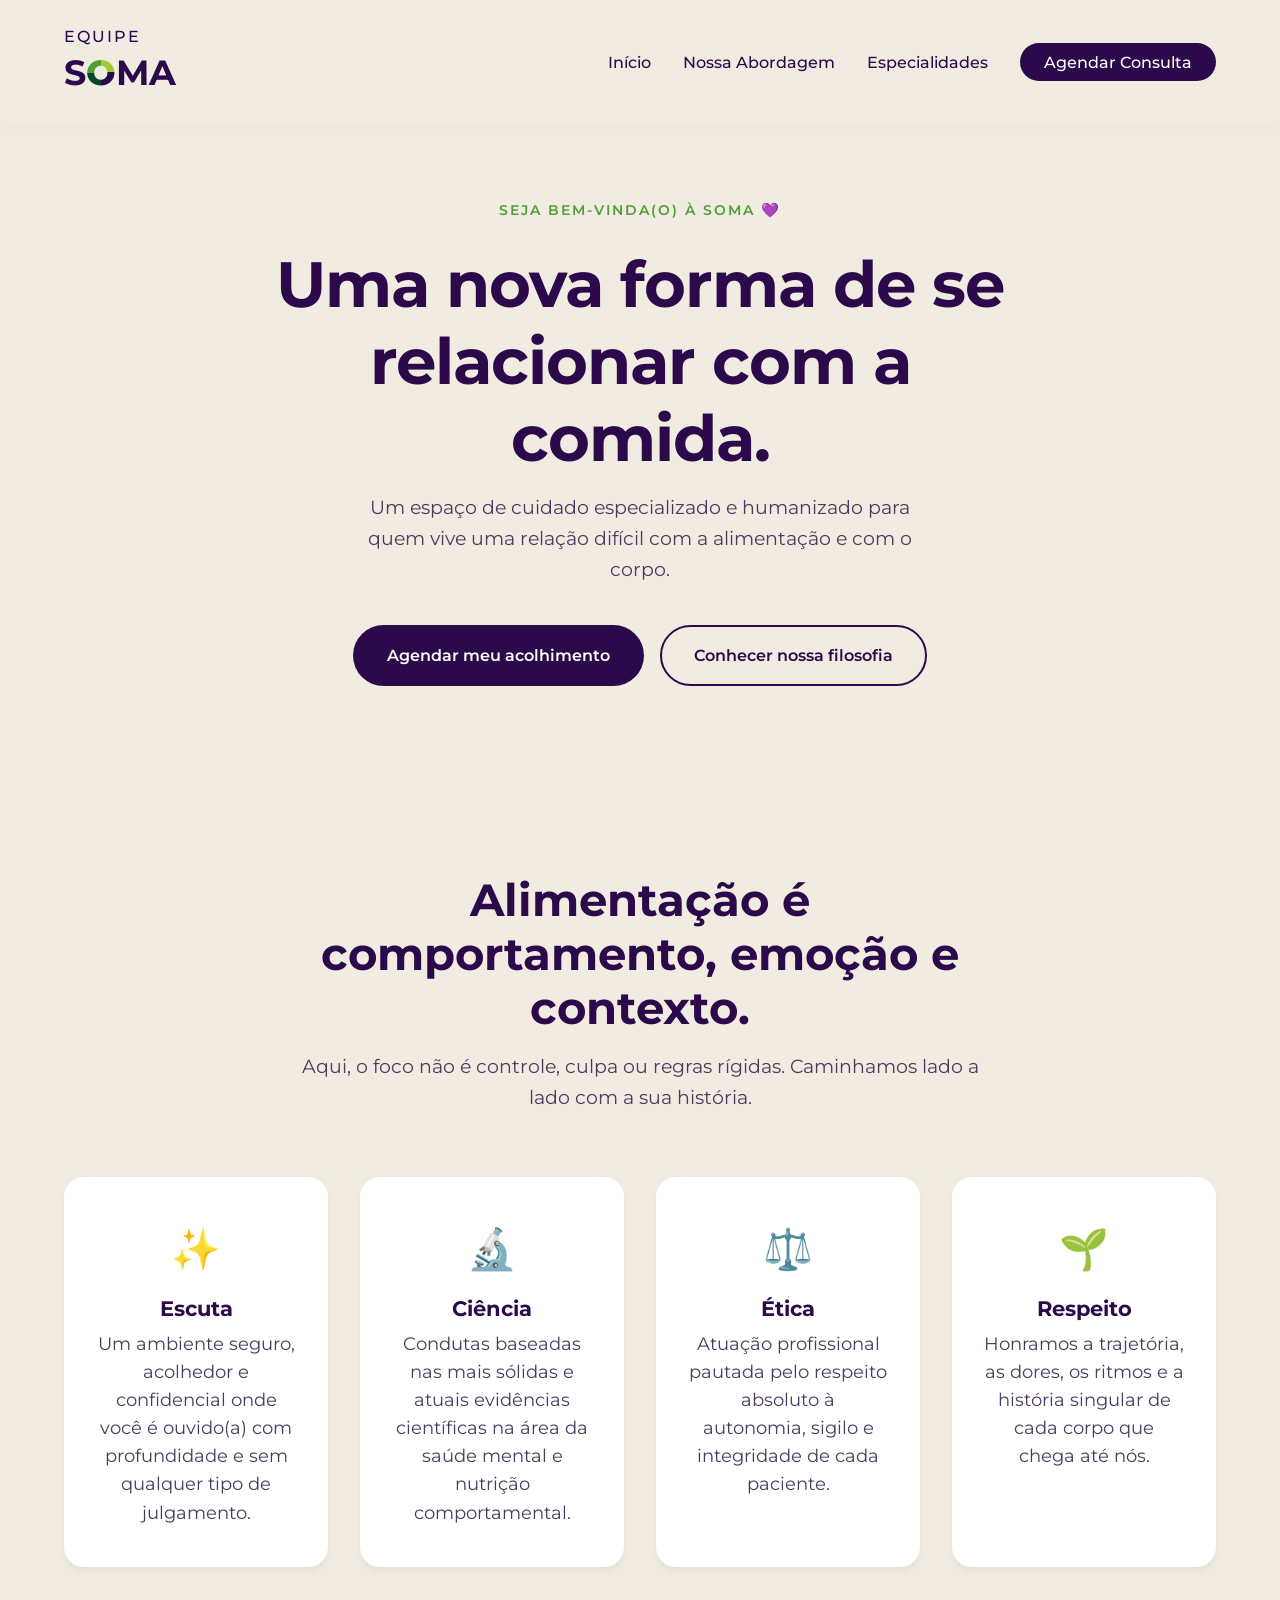
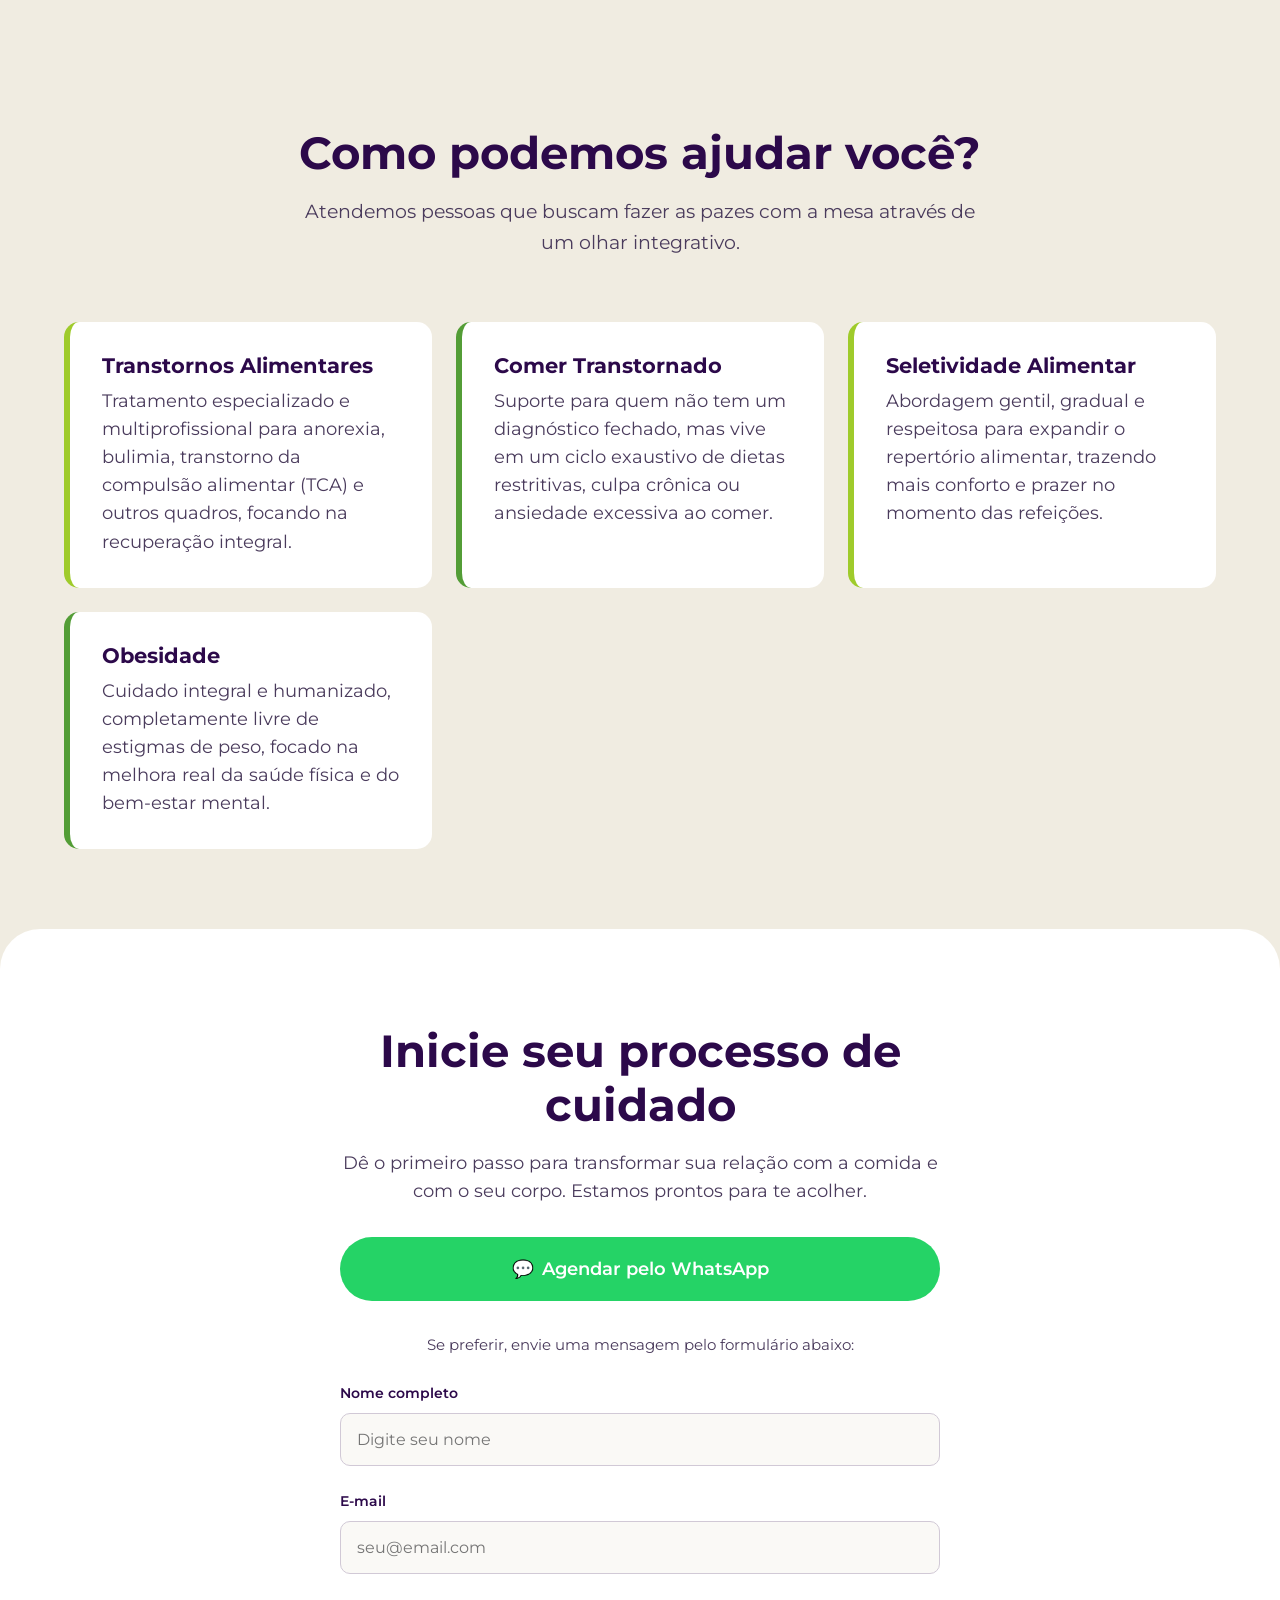
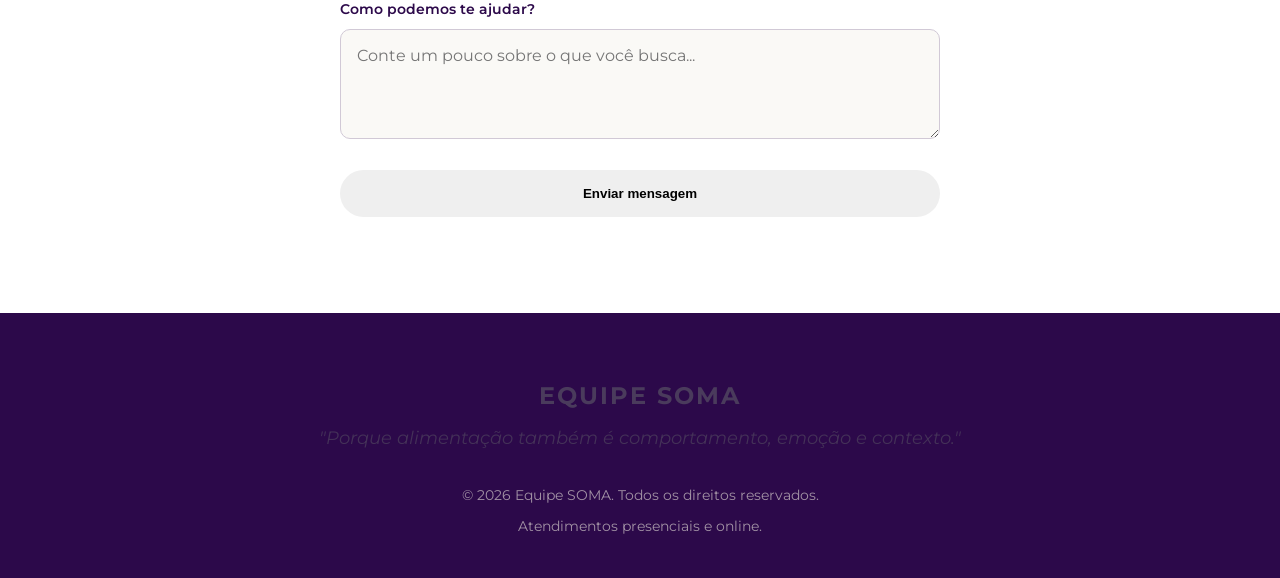
==== index.html @ eca62a1d "Add files via upload" ====
<!DOCTYPE html>
<html lang="pt-BR">
<head>
    <meta charset="UTF-8">
    <meta name="viewport" content="width=device-width, initial-scale=1.0">
    <title>Equipe SOMA | Cuidado Integral e Transtornos Alimentares</title>
    <meta name="description" content="Um espaço de cuidado para quem vive uma relação difícil com a comida. Atendimento especializado em transtornos alimentares, comer transtornado, seletividade e obesidade.">
    
    <link rel="preconnect" href="https://fonts.googleapis.com">
    <link rel="preconnect" href="https://fonts.gstatic.com" crossorigin>
    <link href="https://fonts.googleapis.com/css2?family=Montserrat:wght@300;400;500;600;700&display=swap" rel="stylesheet">
    
    <link rel="stylesheet" href="style.css">
</head>
<body>

    <header class="main-header">
        <div class="container header-container">
            <div class="logo">
                <a href="#home" class="logo-text">EQUIPE <span class="logo-soma">S<span class="circle-o">O</span>MA</span></a>
            </div>
            <nav class="main-nav">
                <ul class="nav-links">
                    <li><a href="#home">Início</a></li>
                    <li><a href="#abordagem">Nossa Abordagem</a></li>
                    <li><a href="#especialidades">Especialidades</a></li>
                    <li><a href="#contato" class="btn-nav">Agendar Consulta</a></li>
                </ul>
                <button class="mobile-menu-toggle" aria-label="Abrir menu">
                    <span class="bar"></span>
                    <span class="bar"></span>
                    <span class="bar"></span>
                </button>
            </nav>
        </div>
    </header>

    <main>
        <section id="home" class="hero-section">
            <div class="container hero-container">
                <div class="hero-content">
                    <span class="hero-tagline">Seja bem-vinda(o) à SOMA 💜</span>
                    <h1>Uma nova forma de se relacionar com a comida.</h1>
                    <p>Um espaço de cuidado especializado e humanizado para quem vive uma relação difícil com a alimentação e com o corpo.</p>
                    <div class="hero-buttons">
                        <a href="#contato" class="btn btn-primary">Agendar meu acolhimento</a>
                        <a href="#abordagem" class="btn btn-secondary">Conhecer nossa filosofia</a>
                    </div>
                </div>
            </div>
        </section>

        <section id="abordagem" class="about-section">
            <div class="container">
                <div class="section-header">
                    <h2>Alimentação é comportamento, emoção e contexto.</h2>
                    <p class="section-subtitle">Aqui, o foco não é controle, culpa ou regras rígidas. Caminhamos lado a lado com a sua história.</p>
                </div>
                
                <div class="pillars-grid">
                    <div class="pillar-card">
                        <div class="pillar-icon">✨</div>
                        <h3>Escuta</h3>
                        <p>Um ambiente seguro, acolhedor e confidencial onde você é ouvido(a) com profundidade e sem qualquer tipo de julgamento.</p>
                    </div>
                    <div class="pillar-card">
                        <div class="pillar-icon">🔬</div>
                        <h3>Ciência</h3>
                        <p>Condutas baseadas nas mais sólidas e atuais evidências científicas na área da saúde mental e nutrição comportamental.</p>
                    </div>
                    <div class="pillar-card">
                        <div class="pillar-icon">⚖️</div>
                        <h3>Ética</h3>
                        <p>Atuação profissional pautada pelo respeito absoluto à autonomia, sigilo e integridade de cada paciente.</p>
                    </div>
                    <div class="pillar-card">
                        <div class="pillar-icon">🌱</div>
                        <h3>Respeito</h3>
                        <p>Honramos a trajetória, as dores, os ritmos e a história singular de cada corpo que chega até nós.</p>
                    </div>
                </div>
            </div>
        </section>

        <section id="especialidades" class="specialties-section">
            <div class="container">
                <div class="section-header">
                    <h2>Como podemos ajudar você?</h2>
                    <p class="section-subtitle">Atendemos pessoas que buscam fazer as pazes com a mesa através de um olhar integrativo.</p>
                </div>

                <div class="specialties-grid">
                    <div class="specialty-item">
                        <div class="specialty-content">
                            <h3>Transtornos Alimentares</h3>
                            <p>Tratamento especializado e multiprofissional para anorexia, bulimia, transtorno da compulsão alimentar (TCA) e outros quadros, focando na recuperação integral.</p>
                        </div>
                    </div>
                    <div class="specialty-item">
                        <div class="specialty-content">
                            <h3>Comer Transtornado</h3>
                            <p>Suporte para quem não tem um diagnóstico fechado, mas vive em um ciclo exaustivo de dietas restritivas, culpa crônica ou ansiedade excessiva ao comer.</p>
                        </div>
                    </div>
                    <div class="specialty-item">
                        <div class="specialty-content">
                            <h3>Seletividade Alimentar</h3>
                            <p>Abordagem gentil, gradual e respeitosa para expandir o repertório alimentar, trazendo mais conforto e prazer no momento das refeições.</p>
                        </div>
                    </div>
                    <div class="specialty-item">
                        <div class="specialty-content">
                            <h3>Obesidade</h3>
                            <p>Cuidado integral e humanizado, completamente livre de estigmas de peso, focado na melhora real da saúde física e do bem-estar mental.</p>
                        </div>
                    </div>
                </div>
            </div>
        </section>

        <section id="contato" class="contact-section">
            <div class="container contact-container">
                <div class="contact-box">
                    <h2>Inicie seu processo de cuidado</h2>
                    <p>Dê o primeiro passo para transformar sua relação com a comida e com o seu corpo. Estamos prontos para te acolher.</p>
                    
                    <a href="https://wa.me/seuNumeroAqui" target="_blank" rel="noopener noreferrer" class="btn btn-whatsapp">
                        <span>💬</span> Agendar pelo WhatsApp
                    </a>
                    
                    <p class="contact-subtext">Se preferir, envie uma mensagem pelo formulário abaixo:</p>
                    
                    <form id="contactForm" class="contact-form">
                        <div class="form-group">
                            <label for="name">Nome completo</label>
                            <input type="text" id="name" name="name" required placeholder="Digite seu nome">
                        </div>
                        <div class="form-group">
                            <label for="email">E-mail</label>
                            <input type="email" id="email" name="email" required placeholder="seu@email.com">
                        </div>
                        <div class="form-group">
                            <label for="message">Como podemos te ajudar?</label>
                            <textarea id="message" name="message" rows="4" required placeholder="Conte um pouco sobre o que você busca..."></textarea>
                        </div>
                        <button type="submit" class="btn btn-submit">Enviar mensagem</button>
                    </form>
                </div>
            </div>
        </section>
    </main>

    <footer class="main-footer">
        <div class="container footer-container">
            <div class="footer-brand">
                <p class="footer-logo">EQUIPE SOMA</p>
                <p class="footer-quote">"Porque alimentação também é comportamento, emoção e contexto."</p>
            </div>
            <div class="footer-info">
                <p>&copy; 2026 Equipe SOMA. Todos os direitos reservados.</p>
                <p>Atendimentos presenciais e online.</p>
            </div>
        </div>
    </footer>

    <script src="script.js"></script>
</body>
</html>
---- style.css ----
/* ==========================================================================
   1. VARIÁVEIS E CONFIGURAÇÕES GERAIS
   ========================================================================== */
:root {
    /* Paleta de Cores - Baseada na identidade SOMA */
    --bg-creme: #f0ece1;       /* Fundo bege/off-white acolhedor */
    --roxo-soma: #2c094a;      /* Roxo escuro principal da marca */
    --roxo-claro: #8a2be2;     /* Roxo para detalhes/ícones */
    --verde-escuro: #09472d;
    --verde-medio: #539d36;
    --verde-limao: #9fcb2b;
    --branco: #ffffff;
    
    /* Tipografia */
    --font-main: 'Montserrat', sans-serif;
    
    /* Sombras e Transições */
    --shadow-sm: 0 4px 6px rgba(44, 9, 74, 0.05);
    --shadow-md: 0 10px 20px rgba(44, 9, 74, 0.08);
    --transition: all 0.3s ease-in-out;
}

/* Reset Básico */
* {
    margin: 0;
    padding: 0;
    box-sizing: border-box;
    /* Remove o círculo cinza/highlight de toque padrão em botões e links no mobile */
    -webkit-tap-highlight-color: transparent; 
}

body {
    font-family: var(--font-main);
    background-color: var(--bg-creme);
    color: var(--roxo-soma);
    line-height: 1.6;
    overflow-x: hidden;
}

/* Evita outlines indesejados em estados de clique/foco, mantendo um design limpo */
a:focus, button:focus, input:focus, textarea:focus {
    outline: none;
}

a {
    text-decoration: none;
    color: var(--roxo-soma);
    transition: var(--transition);
}

ul {
    list-style: none;
}

/* Container Fluido usando viewport width (vw) para melhor responsividade */
.container {
    width: 90vw;
    max-width: 1200px;
    margin: 0 auto;
}

/* ==========================================================================
   2. TIPOGRAFIA E TÍTULOS
   ========================================================================== */
h1, h2, h3 {
    font-weight: 700;
    line-height: 1.2;
    margin-bottom: 1rem;
}

h1 {
    font-size: clamp(2.5rem, 5vw, 4rem);
    letter-spacing: -1px;
}

h2 {
    font-size: clamp(2rem, 4vw, 2.8rem);
}

h3 {
    font-size: 1.3rem;
    margin-bottom: 0.5rem;
}

p {
    font-size: 1.1rem;
    color: #4a3b5c; /* Tom levemente mais claro que o roxo principal para textos longos */
}

/* ==========================================================================
   3. CABEÇALHO E NAVEGAÇÃO
   ========================================================================== */
.main-header {
    background-color: var(--bg-creme);
    padding: 1.5rem 0;
    position: sticky;
    top: 0;
    z-index: 1000;
    box-shadow: 0 2px 10px rgba(0,0,0,0.02);
}

.header-container {
    display: flex;
    justify-content: space-between;
    align-items: center;
}

/* Estilização do Logo em Texto */
.logo-text {
    font-size: 1rem;
    font-weight: 500;
    letter-spacing: 2px;
    display: flex;
    flex-direction: column;
    align-items: flex-start;
}

.logo-soma {
    font-size: 2.2rem;
    font-weight: 700;
    letter-spacing: 0;
    margin-top: -5px;
}

/* Simulando as cores do anel do logo no "O" */
.circle-o {
    background: conic-gradient(
        var(--verde-limao) 0deg 90deg,
        var(--roxo-soma) 90deg 180deg,
        var(--verde-escuro) 180deg 270deg,
        var(--verde-medio) 270deg 360deg
    );
    -webkit-background-clip: text;
    -webkit-text-fill-color: transparent;
    font-weight: 800;
}

.nav-links {
    display: flex;
    align-items: center;
    gap: 2rem;
}

.nav-links a {
    font-weight: 500;
    font-size: 1rem;
}

.nav-links a:hover {
    color: var(--verde-medio);
}

.btn-nav {
    background-color: var(--roxo-soma);
    color: var(--branco) !important;
    padding: 0.6rem 1.5rem;
    border-radius: 50px;
}

.btn-nav:hover {
    background-color: var(--verde-escuro);
    transform: translateY(-2px);
}

.mobile-menu-toggle {
    display: none;
    background: none;
    border: none;
    cursor: pointer;
}

.bar {
    display: block;
    width: 25px;
    height: 3px;
    margin: 5px auto;
    background-color: var(--roxo-soma);
    transition: var(--transition);
}

/* ==========================================================================
   4. SEÇÃO HERO (PÁGINA INICIAL)
   ========================================================================== */
.hero-section {
    padding: 8vh 0 12vh;
    text-align: center;
}

.hero-content {
    max-width: 800px;
    margin: 0 auto;
}

.hero-tagline {
    display: inline-block;
    font-size: 0.9rem;
    font-weight: 600;
    text-transform: uppercase;
    letter-spacing: 2px;
    margin-bottom: 1.5rem;
    color: var(--verde-medio);
}

.hero-content p {
    font-size: 1.2rem;
    margin-bottom: 2.5rem;
    max-width: 600px;
    margin-inline: auto;
}

.hero-buttons {
    display: flex;
    gap: 1rem;
    justify-content: center;
}

/* ==========================================================================
   5. BOTÕES GERAIS
   ========================================================================== */
.btn {
    display: inline-block;
    padding: 1rem 2rem;
    font-weight: 600;
    border-radius: 50px;
    text-align: center;
    cursor: pointer;
    border: 2px solid transparent;
}

.btn-primary {
    background-color: var(--roxo-soma);
    color: var(--branco);
}

.btn-primary:hover {
    background-color: var(--verde-escuro);
    box-shadow: var(--shadow-md);
    transform: translateY(-2px);
}

.btn-secondary {
    background-color: transparent;
    color: var(--roxo-soma);
    border-color: var(--roxo-soma);
}

.btn-secondary:hover {
    background-color: var(--roxo-soma);
    color: var(--branco);
}

/* ==========================================================================
   6. SEÇÕES: ABORDAGEM E ESPECIALIDADES
   ========================================================================== */
.about-section, .specialties-section {
    padding: 5rem 0;
}

.section-header {
    text-align: center;
    margin-bottom: 4rem;
    max-width: 700px;
    margin-inline: auto;
}

.section-subtitle {
    font-size: 1.2rem;
}

/* Grid de Pilares */
.pillars-grid {
    display: grid;
    grid-template-columns: repeat(auto-fit, minmax(240px, 1fr));
    gap: 2rem;
}

.pillar-card {
    background-color: var(--branco);
    padding: 2.5rem 2rem;
    border-radius: 20px;
    box-shadow: var(--shadow-sm);
    text-align: center;
    transition: var(--transition);
}

.pillar-card:hover {
    transform: translateY(-5px);
    box-shadow: var(--shadow-md);
}

.pillar-icon {
    font-size: 2.5rem;
    margin-bottom: 1rem;
}

/* Grid de Especialidades */
.specialties-grid {
    display: grid;
    grid-template-columns: repeat(auto-fit, minmax(280px, 1fr));
    gap: 1.5rem;
}

.specialty-item {
    background-color: var(--branco);
    border-radius: 15px;
    padding: 2rem;
    border-left: 6px solid var(--verde-limao);
    transition: var(--transition);
}

.specialty-item:nth-child(even) {
    border-left-color: var(--verde-medio);
}

.specialty-item:hover {
    background-color: var(--roxo-soma);
    color: var(--branco);
    border-left-color: var(--roxo-claro);
}

.specialty-item:hover h3, 
.specialty-item:hover p {
    color: var(--branco);
}

/* ==========================================================================
   7. CONTATO E FORMULÁRIO
   ========================================================================== */
.contact-section {
    padding: 6rem 0;
    background-color: var(--branco);
    border-radius: 40px 40px 0 0;
}

.contact-box {
    max-width: 600px;
    margin: 0 auto;
    text-align: center;
}

.btn-whatsapp {
    background-color: #25D366; /* Verde Oficial do WhatsApp */
    color: white;
    font-size: 1.1rem;
    display: inline-flex;
    align-items: center;
    justify-content: center;
    gap: 0.5rem;
    width: 100%;
    margin: 2rem 0;
}

.btn-whatsapp:hover {
    background-color: #1ebe57;
    color: white;
    transform: translateY(-2px);
}

.contact-subtext {
    margin-bottom: 1.5rem;
    font-size: 0.95rem;
}

.contact-form {
    text-align: left;
}

.form-group {
    margin-bottom: 1.5rem;
}

.form-group label {
    display: block;
    margin-bottom: 0.5rem;
    font-weight: 600;
    font-size: 0.9rem;
}

.form-group input, 
.form-group textarea {
    width: 100%;
    padding: 1rem;
    border: 1px solid #d1c9d6;
    border-radius: 10px;
    font-family: var(--font-main);
    font-size: 1rem;
    background-color: #faf9f6;
    transition: var(--transition);
}

.form-group input:focus, 
.form-group textarea:focus {
    border-color: var(--roxo-soma);
    background-color: var(--branco);
    box-shadow: 0 0 0 3px rgba(44, 9, 74, 0.1);
}

.btn-submit {
    width: 100%;
    border: none;
}

/* ==========================================================================
   8. RODAPÉ (FOOTER)
   ========================================================================== */
.main-footer {
    background-color: var(--roxo-soma);
    color: var(--bg-creme);
    padding: 4rem 0 2rem;
    text-align: center;
}

.footer-brand {
    margin-bottom: 2rem;
}

.footer-logo {
    font-size: 1.5rem;
    font-weight: 700;
    letter-spacing: 2px;
    margin-bottom: 0.5rem;
}

.footer-quote {
    font-style: italic;
    opacity: 0.8;
}

.footer-info p {
    color: rgba(240, 236, 225, 0.6);
    font-size: 0.9rem;
    margin-bottom: 0.5rem;
}

/* ==========================================================================
   9. RESPONSIVIDADE (MOBILE)
   ========================================================================== */
@media (max-width: 768px) {
    .mobile-menu-toggle {
        display: block;
    }

    .nav-links {
        position: fixed;
        top: 80px;
        left: -100%;
        width: 100%;
        height: calc(100vh - 80px);
        background-color: var(--bg-creme);
        flex-direction: column;
        align-items: center;
        justify-content: flex-start;
        padding-top: 3rem;
        transition: 0.4s ease-in-out;
    }

    .nav-links.active {
        left: 0;
    }

    .hero-buttons {
        flex-direction: column;
    }

    .btn {
        width: 100%;
    }
}
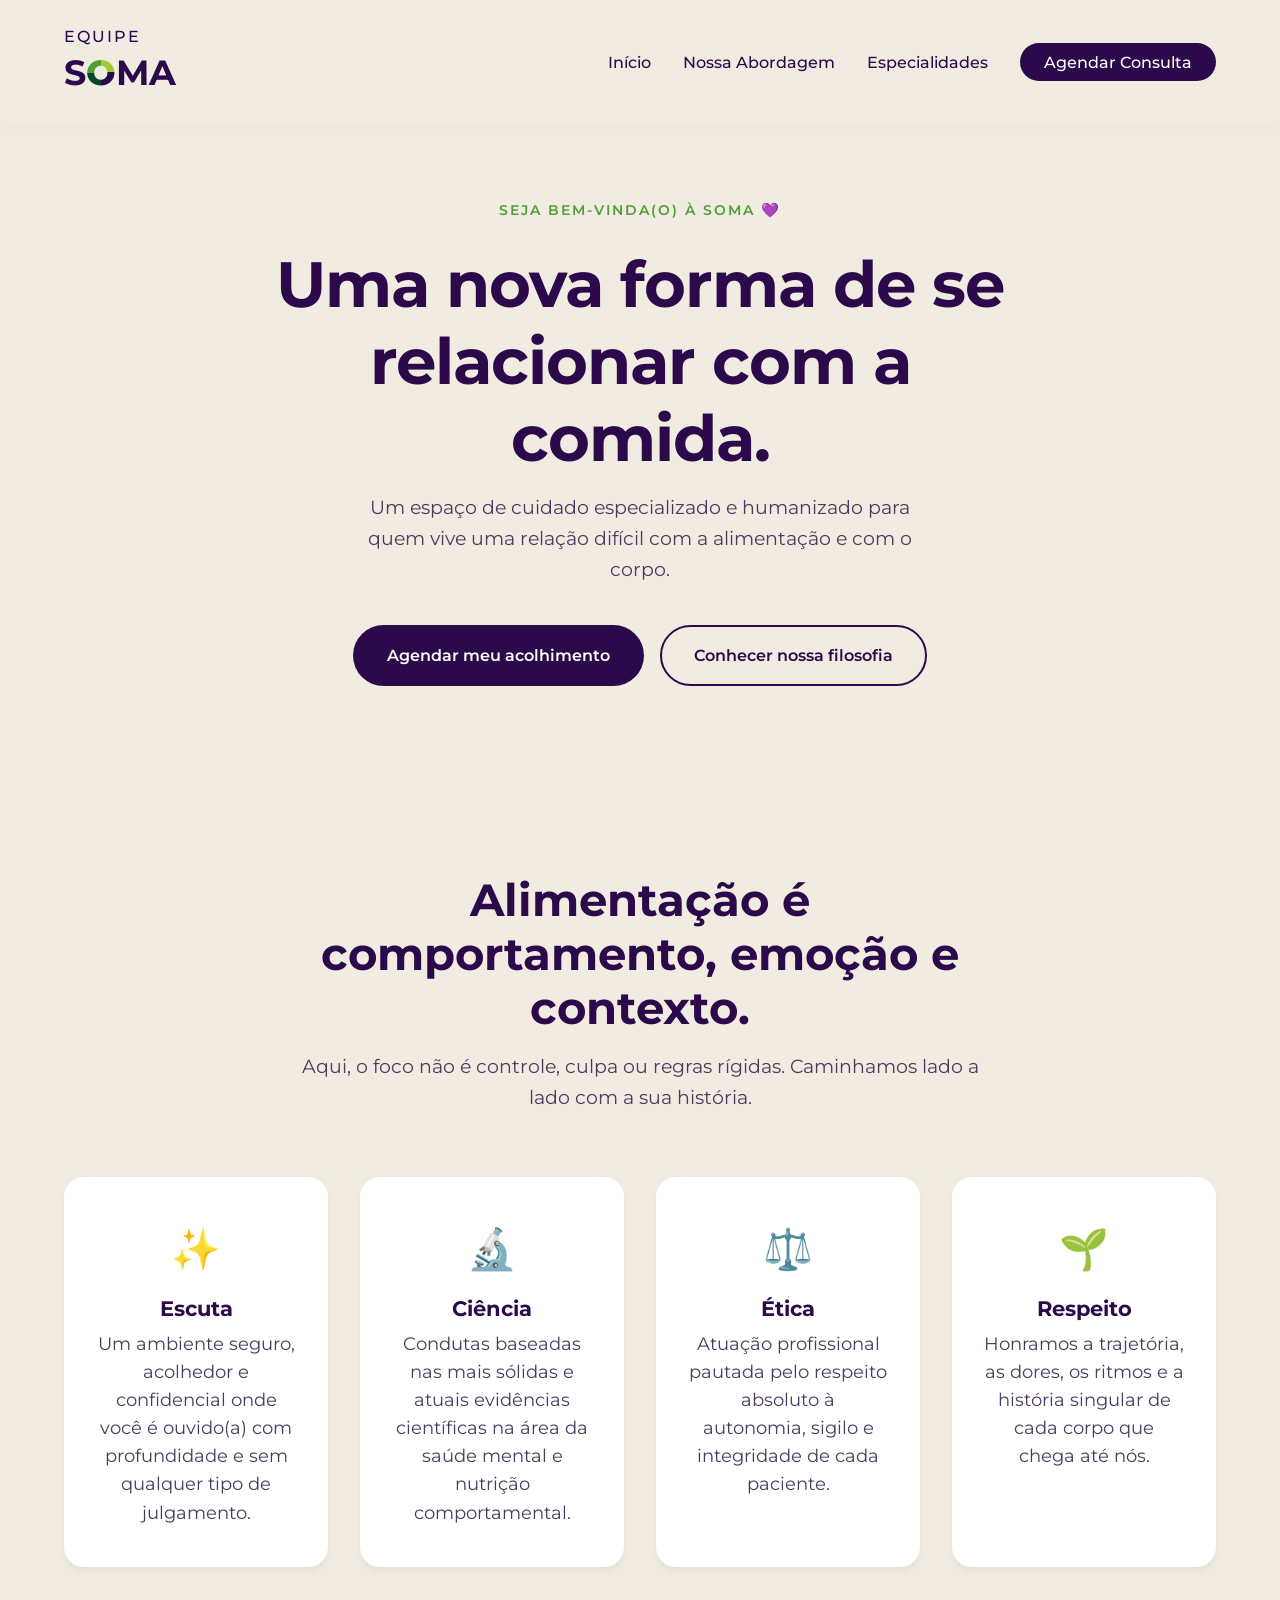
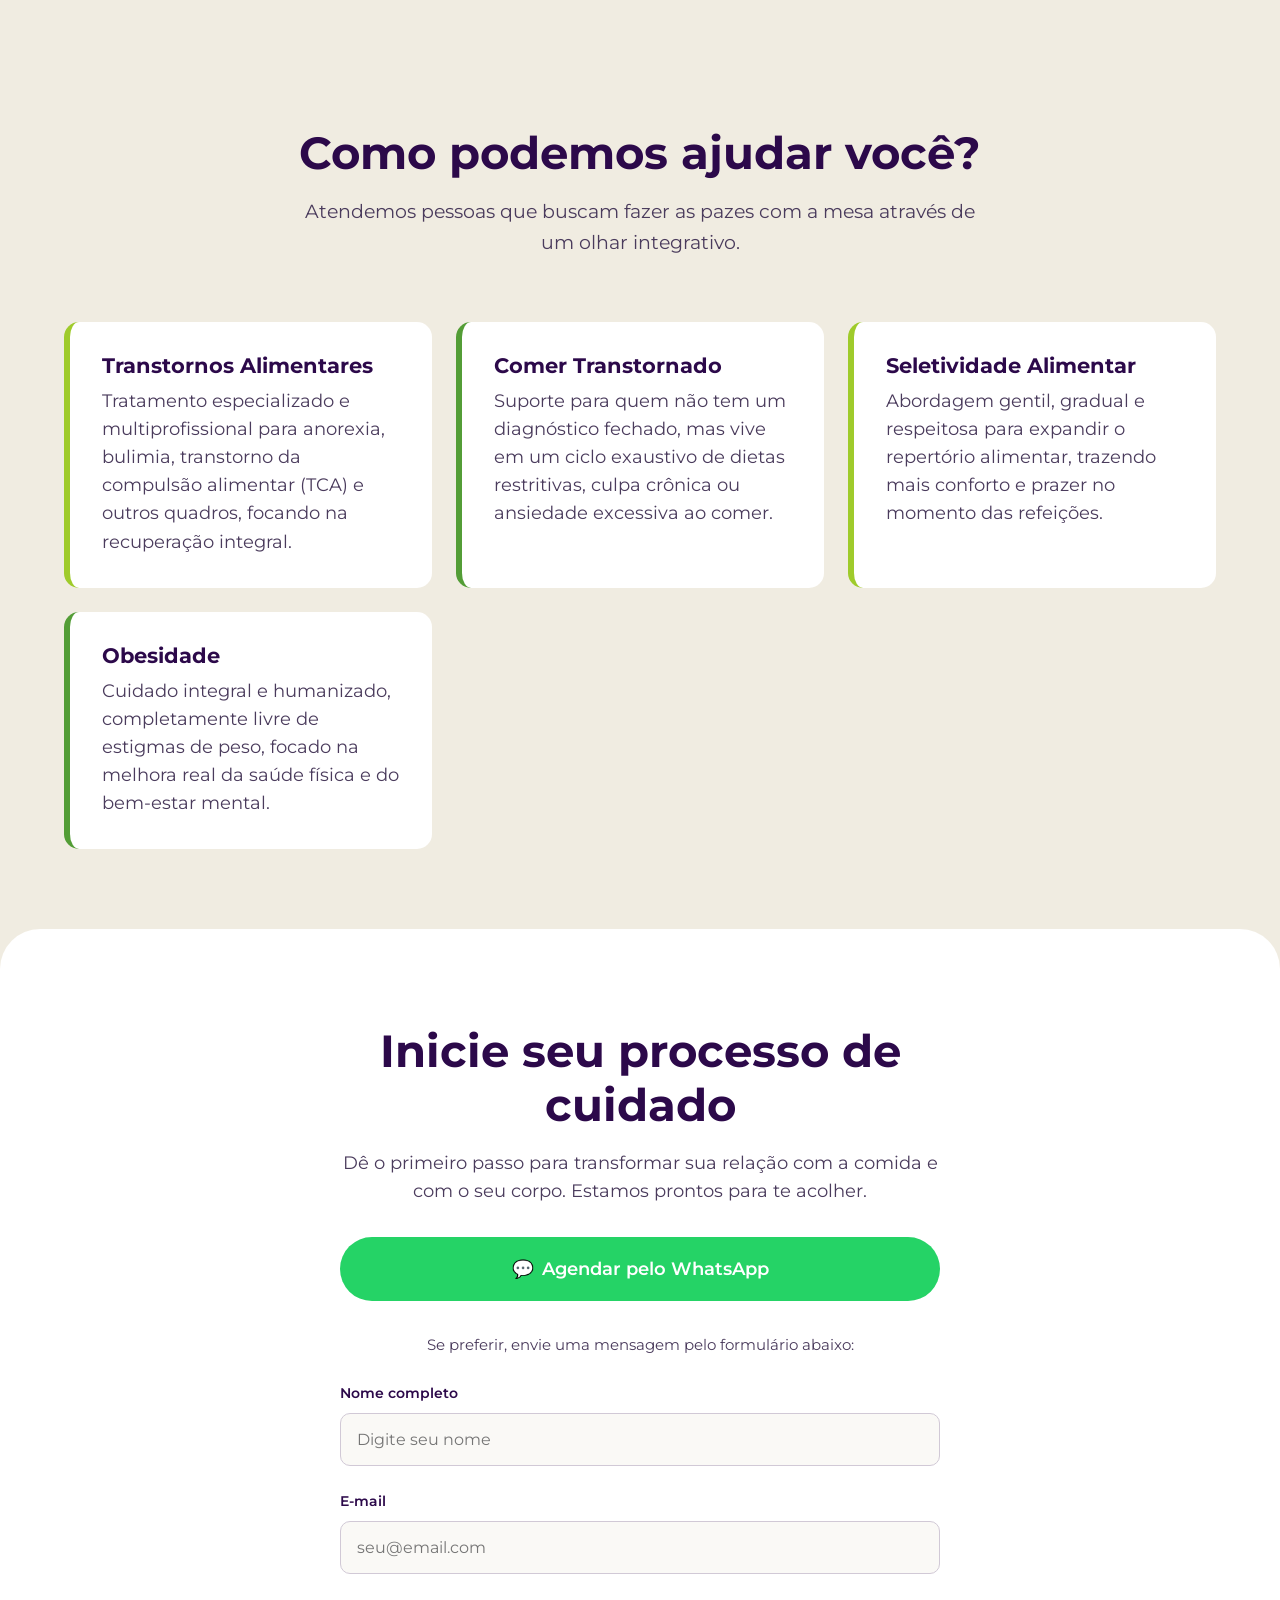
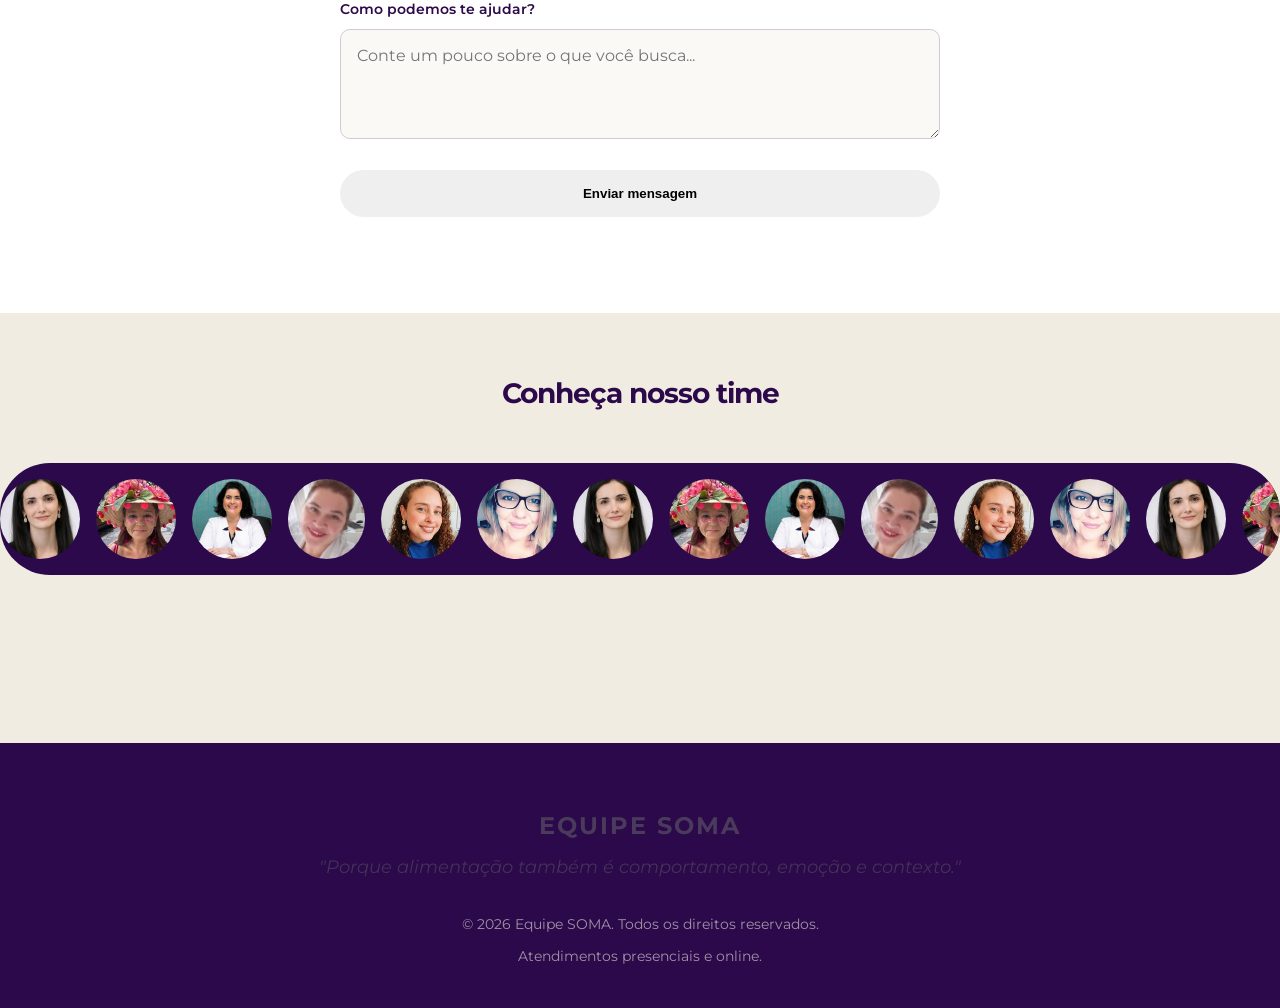
==== commit 574f8bb5: "Add files via upload" ====
--- a/index.html
+++ b/index.html
@@ -3,7 +3,7 @@
 <head>
     <meta charset="UTF-8">
     <meta name="viewport" content="width=device-width, initial-scale=1.0">
-    <title>Equipe SOMA | Cuidado Integral e Transtornos Alimentares</title>
+    <title>Equipe SOMA</title>
     <meta name="description" content="Um espaço de cuidado para quem vive uma relação difícil com a comida. Atendimento especializado em transtornos alimentares, comer transtornado, seletividade e obesidade.">
     
     <link rel="preconnect" href="https://fonts.googleapis.com">
@@ -149,7 +149,20 @@
             </div>
         </section>
     </main>
-
+    <div id="tag4">
+        <h1>Conheça nosso time</h1>
+            <div class="marquee-container">
+                <div class="marquee-track" id="track">
+                    <img src="assets/juliana.jpg" alt="Juliana" data-caption="Juliana — Psiquiatra" />
+                    <img src="assets/camilla.jpg" alt="Camila" data-caption="Camilla — Nutricionista" />
+                    <img src="assets/ana.jpg" alt="Ana" data-caption="Ana — Pediatra" />
+                    <img src="assets/eliana.png" alt="Eliana" data-caption="Eliana — Endócrina" />
+                    <img src="assets/ligia.jpg" alt="Ligia" data-caption="Ligia — Nutricionista" />
+                    <img src="assets/nathalia.jpg" alt="Nathalia" data-caption="Nathalia — Psicóloga" />
+                </div>
+            </div>
+        <div id="marquee-caption" class="marquee-caption" aria-live="polite"></div>
+    </div>
     <footer class="main-footer">
         <div class="container footer-container">
             <div class="footer-brand">
@@ -162,7 +175,7 @@
             </div>
         </div>
     </footer>
-
+    
     <script src="script.js"></script>
 </body>
 </html>
--- a/style.css
+++ b/style.css
@@ -465,4 +465,156 @@
     .btn {
         width: 100%;
     }
-}+}
+/* ==========================================================================
+   ANIMAÇÕES
+   ========================================================================== */
+    #tag4 {
+        margin: 1.5rem 0;
+        gap: 0.75rem;
+    }
+
+    .marquee-track img {
+        height: 2.5rem;
+    }
+
+    #tag4 h1,
+    #tag4 h2 {
+        font-size: 1.1rem;
+        margin-bottom: 10px;
+    }
+#tag4 {
+    width: 100%;
+    max-width: 100vw;
+    overflow: hidden;
+    box-sizing: border-box;
+    display: flex;
+    margin: 0 auto;
+    flex-direction: column;
+    align-items: center;
+    justify-content: center;
+    gap: 2rem;
+    margin: clamp(2rem, 4rem, 5rem) 0;
+}
+
+@media (max-width: 768px) {
+    #tag4 {
+        margin: 3rem 0;
+        gap: 1.5rem;
+    }
+}
+
+@media (max-width: 480px) {
+    #tag4 {
+        margin: 2rem 0;
+        gap: 1rem;
+    }
+}
+
+#tag4 h1,
+#tag4 h2 {
+    font-size: clamp(1rem, 1.75rem, 3rem);
+    color: var(--roxo-soma);
+    margin-bottom: 20px;
+    margin-top: 0;
+    font-weight: bold;
+}
+
+@media (max-width: 768px) {
+    #tag4 h1,
+    #tag4 h2 {
+        font-size: clamp(1rem, 1.5rem, 2rem);
+        margin-bottom: 16px;
+    }
+}
+
+@media (max-width: 480px) {
+    #tag4 h1,
+    #tag4 h2 {
+        font-size: clamp(0.9rem, 1.2rem, 1.6rem);
+        margin-bottom: 12px;
+    }
+}
+.marquee-container {
+    width: 100%;
+    max-width: 100vw;
+    padding: clamp(0.5rem, 1rem, 2rem) 0;
+    overflow: hidden;
+    background: var(--roxo-soma);
+    border-radius: 50px;
+}
+
+@media (max-width: 768px) {
+    .marquee-container {
+        padding: clamp(0.5rem, 0.75rem, 1.5rem) 0;
+        border-radius: 30px;
+    }
+}
+
+@media (max-width: 480px) {
+    .marquee-container {
+        padding: clamp(0.5rem, 0.5rem, 1rem) 0;
+        border-radius: 20px;
+    }
+}
+.marquee-track {
+    display: flex;
+    gap: clamp(0.5rem, 1rem, 2rem);
+    width: fit-content;
+    will-change: transform;
+    animation: scrollLoop 30s linear infinite;
+    
+}
+@keyframes scrollLoop {
+  0%   { transform: translateX(0); }
+  100% { transform: translateX(-50%); }
+}
+.marquee-track img {
+    height: clamp(3rem, 5rem, 10rem);
+    width: auto;
+    object-fit: cover;
+    border-radius: 50%;
+}
+
+@media (max-width: 768px) {
+    .marquee-track img {
+        height: clamp(2.5rem, 4rem, 6rem);
+    }
+}
+
+@media (max-width: 480px) {
+    .marquee-track img {
+        height: clamp(2rem, 3rem, 4.5rem);
+    }
+}
+
+.marquee-track img:hover {
+    transform: scale(1.2);
+    transition: all 0.3s ease;
+    cursor: pointer;
+}
+.marquee-caption {
+    margin: 1rem auto 2rem;
+    max-width: 900px;
+    background: var(--roxo-claro);
+    color: var(--roxo-soma);
+    padding: 12px 18px;
+    border-radius: 10px;
+    text-align: center;
+    font-size: clamp(0.85rem, 1.2vw, 1rem);
+    font-weight: 600;
+    box-shadow: 0 6px 18px var(--roxo-soma, 0.1);
+    opacity: 0;
+    transform: translateY(-6px);
+    transition: opacity 220ms ease, transform 220ms ease;
+    pointer-events: none;
+}
+
+.marquee-caption.visible {
+    opacity: 1;
+    transform: translateY(0);
+    pointer-events: auto;
+}
+/* ==========================================================================
+   ANIMAÇÕES
+   ========================================================================== */
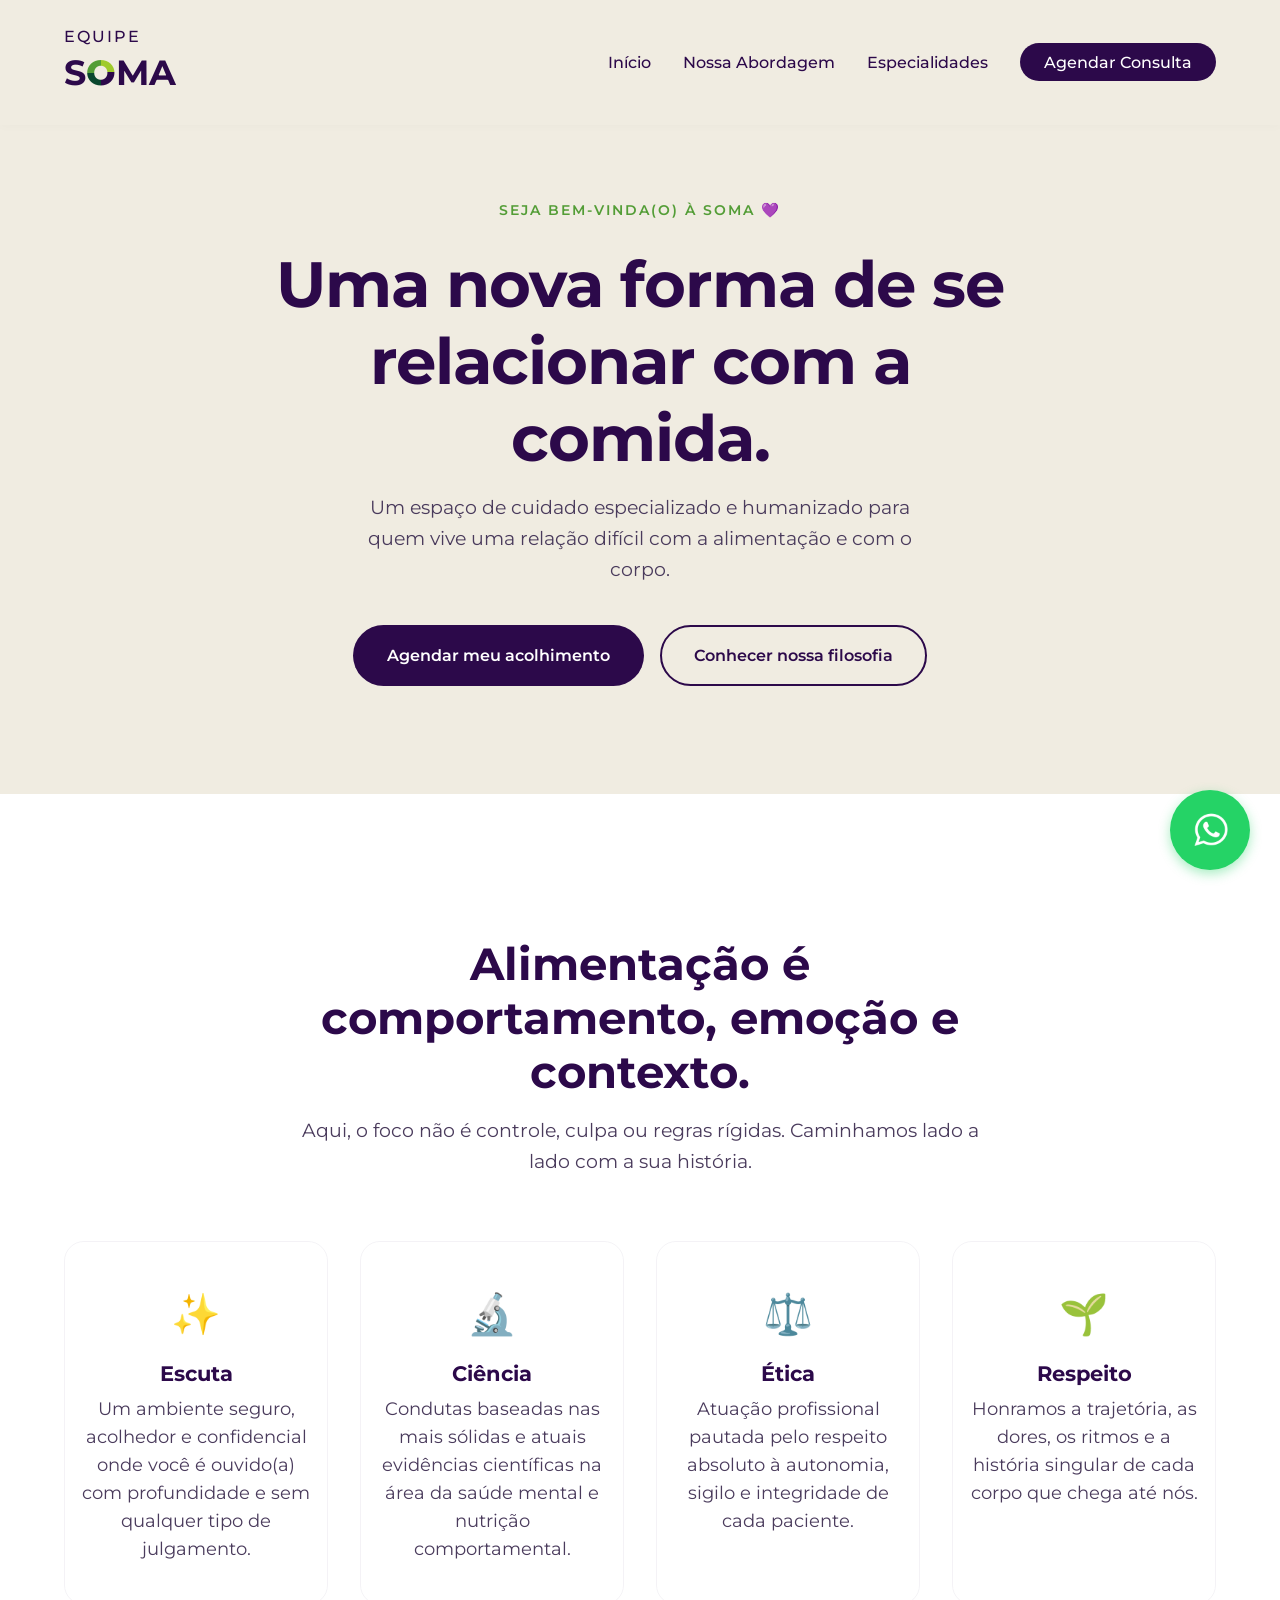
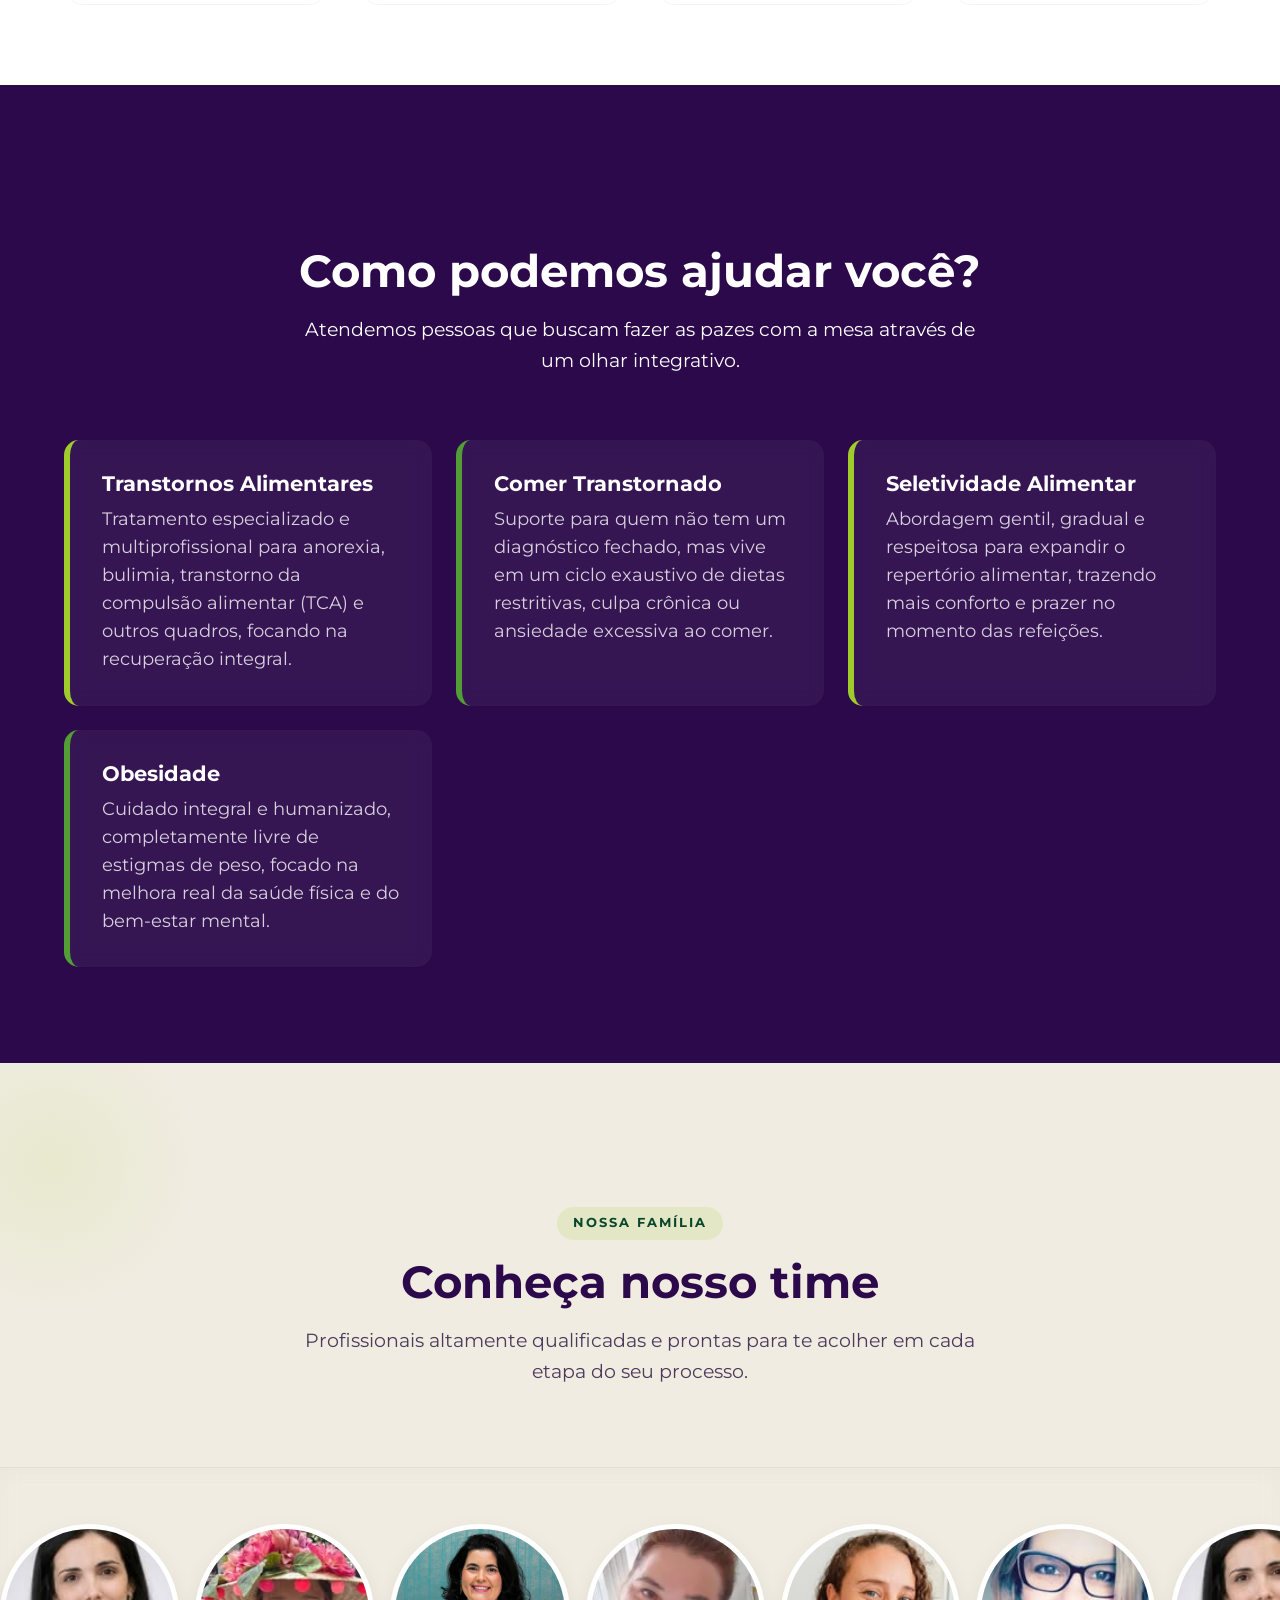
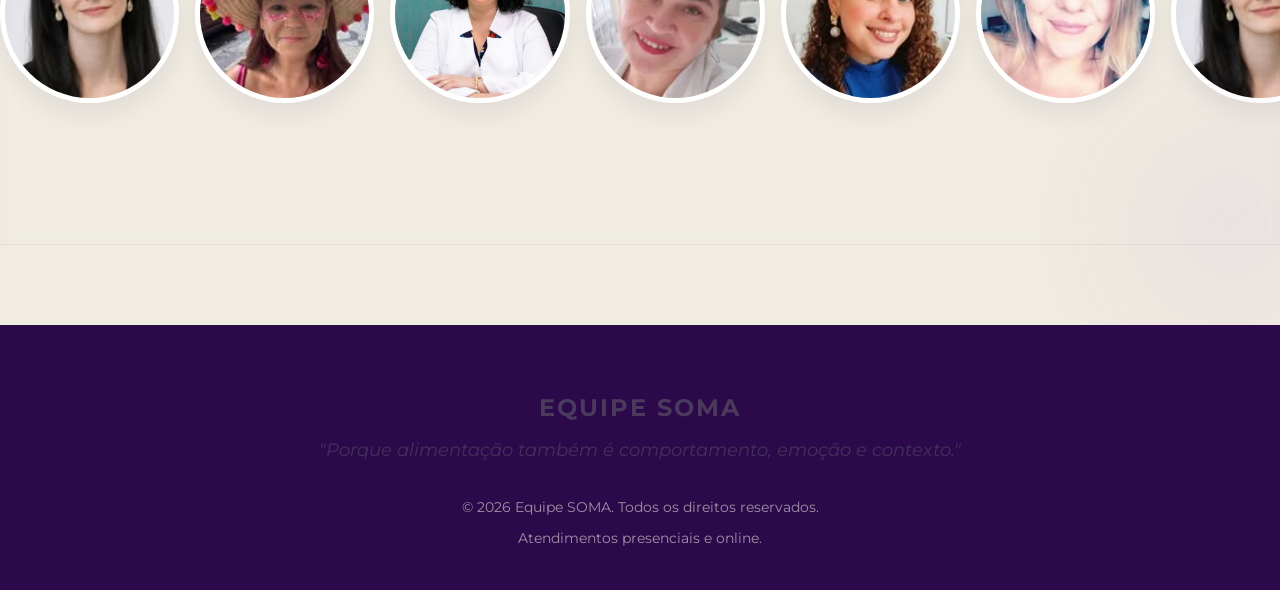
==== commit b0e45fdf: "Add files via upload" ====
--- a/index.html
+++ b/index.html
@@ -3,13 +3,14 @@
 <head>
     <meta charset="UTF-8">
     <meta name="viewport" content="width=device-width, initial-scale=1.0">
-    <title>Equipe SOMA</title>
+    <title>SOMA</title>
     <meta name="description" content="Um espaço de cuidado para quem vive uma relação difícil com a comida. Atendimento especializado em transtornos alimentares, comer transtornado, seletividade e obesidade.">
     
     <link rel="preconnect" href="https://fonts.googleapis.com">
     <link rel="preconnect" href="https://fonts.gstatic.com" crossorigin>
     <link href="https://fonts.googleapis.com/css2?family=Montserrat:wght@300;400;500;600;700&display=swap" rel="stylesheet">
-    
+    <link rel="icon" type="image/png" href="assets/favicon.png">
+    <link rel="apple-touch-icon" href="assets/favicon-apple.png">
     <link rel="stylesheet" href="style.css">
 </head>
 <body>
@@ -118,51 +119,42 @@
             </div>
         </section>
 
-        <section id="contato" class="contact-section">
-            <div class="container contact-container">
-                <div class="contact-box">
-                    <h2>Inicie seu processo de cuidado</h2>
-                    <p>Dê o primeiro passo para transformar sua relação com a comida e com o seu corpo. Estamos prontos para te acolher.</p>
-                    
-                    <a href="https://wa.me/seuNumeroAqui" target="_blank" rel="noopener noreferrer" class="btn btn-whatsapp">
-                        <span>💬</span> Agendar pelo WhatsApp
-                    </a>
-                    
-                    <p class="contact-subtext">Se preferir, envie uma mensagem pelo formulário abaixo:</p>
-                    
-                    <form id="contactForm" class="contact-form">
-                        <div class="form-group">
-                            <label for="name">Nome completo</label>
-                            <input type="text" id="name" name="name" required placeholder="Digite seu nome">
-                        </div>
-                        <div class="form-group">
-                            <label for="email">E-mail</label>
-                            <input type="email" id="email" name="email" required placeholder="seu@email.com">
-                        </div>
-                        <div class="form-group">
-                            <label for="message">Como podemos te ajudar?</label>
-                            <textarea id="message" name="message" rows="4" required placeholder="Conte um pouco sobre o que você busca..."></textarea>
-                        </div>
-                        <button type="submit" class="btn btn-submit">Enviar mensagem</button>
-                    </form>
-                </div>
-            </div>
-        </section>
+        
     </main>
-    <div id="tag4">
-        <h1>Conheça nosso time</h1>
-            <div class="marquee-container">
-                <div class="marquee-track" id="track">
-                    <img src="assets/juliana.jpg" alt="Juliana" data-caption="Juliana — Psiquiatra" />
-                    <img src="assets/camilla.jpg" alt="Camila" data-caption="Camilla — Nutricionista" />
-                    <img src="assets/ana.jpg" alt="Ana" data-caption="Ana — Pediatra" />
-                    <img src="assets/eliana.png" alt="Eliana" data-caption="Eliana — Endócrina" />
-                    <img src="assets/ligia.jpg" alt="Ligia" data-caption="Ligia — Nutricionista" />
-                    <img src="assets/nathalia.jpg" alt="Nathalia" data-caption="Nathalia — Psicóloga" />
-                </div>
-            </div>
+<section id="equipe" class="team-section">
+    <div class="container">
+        <div class="section-header">
+            <span class="section-tag">Nossa Família</span>
+            <h2>Conheça nosso time</h2>
+            <p class="section-subtitle">Profissionais altamente qualificadas e prontas para te acolher em cada etapa do seu processo.</p>
+        </div>
+    </div>
+
+    <div class="marquee-container">
+        <div class="marquee-track" id="track">
+            <a href="equipe/juliana.html" class="team-link">
+                <img src="equipe/equipe/juliana.jpg" alt="Dra. Juliana Bastos" data-caption="Dra. Juliana — Psiquiatra" />
+            </a>
+            <a href="equipe/camilla.html" class="team-link">
+                <img src="equipe/equipe/camilla.jpg" alt="Camilla" data-caption="Camilla — Nutricionista" />
+            </a>
+            <a href="equipe/ana.html" class="team-link">
+                <img src="equipe/equipe/ana.jpg" alt="Dra. Ana Lúcia" data-caption="Dra. Ana Lúcia — Pediatra" />
+            </a>
+            <a href="equipe/eliana.html" class="team-link">
+                <img src="equipe/equipe/eliana.png" alt="Dra. Eliana" data-caption="Dra. Eliana — Endócrina" />
+            </a>
+            <a href="equipe/ligia.html" class="team-link">
+                <img src="equipe/equipe/ligia.jpg" alt="Ligia" data-caption="Ligia — Nutricionista" />
+            </a>
+            <a href="equipe/nathalia.html" class="team-link">
+                <img src="equipe/equipe/nathalia.jpg" alt="Nathalia" data-caption="Nathalia — Psicóloga" />
+            </a>
+        </div>
+        
         <div id="marquee-caption" class="marquee-caption" aria-live="polite"></div>
     </div>
+</section>
     <footer class="main-footer">
         <div class="container footer-container">
             <div class="footer-brand">
@@ -176,6 +168,11 @@
         </div>
     </footer>
     
+<a href="https://wa.me/SEUNUMERO" class="btn-whatsapp-fixed" target="_blank" rel="noopener noreferrer">
+    <span class="whatsapp-tooltip">Fale conosco</span>
+    <img src="assets/wttzp.png" alt="WhatsApp" class="whatsapp-icon">
+</a>
+
     <script src="script.js"></script>
 </body>
 </html>
--- a/style.css
+++ b/style.css
@@ -252,13 +252,28 @@
 /* ==========================================================================
    6. SEÇÕES: ABORDAGEM E ESPECIALIDADES
    ========================================================================== */
-.about-section, .specialties-section {
+/* Fundo Branco e Limpo para Abordagem */
+/* Fundo Branco e Limpo para Abordagem */
+.about-section {
     padding: 5rem 0;
+    background-color: var(--branco); 
+}
+
+/* Foco de Atenção: Fundo Escuro para Especialidades */
+.specialties-section {
+    padding: 6rem 0;
+    background-color: var(--roxo-soma);
+    color: var(--branco); 
+}
+
+.specialties-section .section-header h2,
+.specialties-section .section-header .section-subtitle {
+    color: var(--branco);
 }
 
 .section-header {
     text-align: center;
-    margin-bottom: 4rem;
+    margin: 4rem;
     max-width: 700px;
     margin-inline: auto;
 }
@@ -275,17 +290,18 @@
 }
 
 .pillar-card {
-    background-color: var(--branco);
-    padding: 2.5rem 2rem;
+    background-color: transparent; 
+    padding: 2.5rem 1rem;
     border-radius: 20px;
-    box-shadow: var(--shadow-sm);
     text-align: center;
     transition: var(--transition);
+    border: 1px solid rgba(44, 9, 74, 0.05); 
 }
 
 .pillar-card:hover {
     transform: translateY(-5px);
-    box-shadow: var(--shadow-md);
+    background-color: var(--bg-creme); 
+    border-color: transparent;
 }
 
 .pillar-icon {
@@ -301,11 +317,20 @@
 }
 
 .specialty-item {
-    background-color: var(--branco);
+    background-color: rgba(255, 255, 255, 0.05); 
     border-radius: 15px;
     padding: 2rem;
     border-left: 6px solid var(--verde-limao);
     transition: var(--transition);
+    backdrop-filter: blur(10px); 
+}
+
+.specialty-item h3 {
+    color: var(--branco);
+}
+
+.specialty-item p {
+    color: rgba(255, 255, 255, 0.8); 
 }
 
 .specialty-item:nth-child(even) {
@@ -313,14 +338,9 @@
 }
 
 .specialty-item:hover {
-    background-color: var(--roxo-soma);
-    color: var(--branco);
-    border-left-color: var(--roxo-claro);
-}
-
-.specialty-item:hover h3, 
-.specialty-item:hover p {
-    color: var(--branco);
+    background-color: rgba(255, 255, 255, 0.12); 
+    transform: translateY(-5px);
+    box-shadow: 0 10px 25px rgba(0, 0, 0, 0.2);
 }
 
 /* ==========================================================================
@@ -354,6 +374,64 @@
     background-color: #1ebe57;
     color: white;
     transform: translateY(-2px);
+}
+
+.fixed-whatsapp-btn {
+    position: fixed;
+    right: 1.5rem;
+    bottom: 1.5rem;
+    z-index: 1100;
+    display: inline-flex;
+    align-items: center;
+    justify-content: center;
+    gap: 0.9rem;
+    padding: 0.9rem 1rem;
+    min-width: 180px;
+    max-width: 230px;
+    border-radius: 999px;
+    background: linear-gradient(135deg, #25D366 0%, #1ebe57 100%);
+    color: #ffffff;
+    font-weight: 700;
+    font-size: 0.95rem;
+    text-align: center;
+    box-shadow: 0 18px 50px rgba(37, 211, 102, 0.22);
+    transition: transform 0.25s ease, box-shadow 0.25s ease;
+}
+
+.fixed-whatsapp-btn:hover {
+    transform: translateY(-3px);
+    box-shadow: 0 22px 55px rgba(37, 211, 102, 0.32);
+}
+
+.fixed-whatsapp-btn img {
+    width: 34px;
+    height: 34px;
+    border-radius: 50%;
+    object-fit: cover;
+}
+
+@media (max-width: 768px) {
+    .fixed-whatsapp-btn {
+        right: 1rem;
+        bottom: 1rem;
+        padding: 0.8rem 0.9rem;
+        gap: 0.7rem;
+        min-width: 150px;
+        max-width: 200px;
+        font-size: 0.9rem;
+    }
+}
+
+@media (max-width: 480px) {
+    .fixed-whatsapp-btn {
+        right: 0.75rem;
+        bottom: 0.75rem;
+        padding: 0.7rem 0.8rem;
+        gap: 0.55rem;
+        min-width: 130px;
+        max-width: 180px;
+        font-size: 0.85rem;
+    }
 }
 
 .contact-subtext {
@@ -469,32 +547,73 @@
 /* ==========================================================================
    ANIMAÇÕES
    ========================================================================== */
-    #tag4 {
+#tag4 {
         margin: 1.5rem 0;
         gap: 0.75rem;
     }
 
-    .marquee-track img {
-        height: 2.5rem;
-    }
+    /* A limitação de height: 2.5rem foi removida daqui para não "cortar" as imagens maiores */
 
     #tag4 h1,
     #tag4 h2 {
         font-size: 1.1rem;
         margin-bottom: 10px;
     }
-#tag4 {
+
+/* Aplica o estilo à ID atualizada no HTML */
+#equipe {
+    position: relative;
     width: 100%;
     max-width: 100vw;
     overflow: hidden;
     box-sizing: border-box;
     display: flex;
-    margin: 0 auto;
     flex-direction: column;
     align-items: center;
     justify-content: center;
-    gap: 2rem;
-    margin: clamp(2rem, 4rem, 5rem) 0;
+    gap: 1rem; /* Distância menor entre texto e carrossel */
+    padding: clamp(3rem, 5rem, 6rem) 0;
+    background-color: var(--bg-creme); 
+}
+
+/* Luz verde sutil */
+#equipe::before {
+    content: '';
+    position: absolute;
+    width: 300px;
+    height: 300px;
+    background: radial-gradient(circle, rgba(159, 203, 43, 0.1) 0%, rgba(255,255,255,0) 70%);
+    top: -50px;
+    left: -100px;
+    pointer-events: none;
+    z-index: 1;
+}
+
+/* Luz roxa sutil */
+#equipe::after {
+    content: '';
+    position: absolute;
+    width: 400px;
+    height: 400px;
+    background: radial-gradient(circle, rgba(138, 43, 226, 0.05) 0%, rgba(255,255,255,0) 70%);
+    bottom: -100px;
+    right: -150px;
+    pointer-events: none;
+    z-index: 1;
+}
+
+/* Nova Tag da seção (Adicione em qualquer lugar do arquivo) */
+.section-tag {
+    display: inline-block;
+    background-color: rgba(159, 203, 43, 0.15); 
+    color: var(--verde-escuro);
+    font-size: 0.8rem;
+    font-weight: 700;
+    text-transform: uppercase;
+    letter-spacing: 2px;
+    padding: 6px 16px;
+    border-radius: 50px;
+    margin-bottom: 1rem;
 }
 
 @media (max-width: 768px) {
@@ -535,13 +654,35 @@
         margin-bottom: 12px;
     }
 }
+
 .marquee-container {
-    width: 100%;
-    max-width: 100vw;
-    padding: clamp(0.5rem, 1rem, 2rem) 0;
-    overflow: hidden;
-    background: var(--roxo-soma);
-    border-radius: 50px;
+     
+    backdrop-filter: blur(8px); 
+    border-top: 1px solid rgba(44, 9, 74, 0.06); 
+    border-bottom: 1px solid rgba(44, 9, 74, 0.06); 
+    box-shadow: inset 0 8px 20px rgba(44, 9, 74, 0.02); 
+    padding: 2.5rem 0;
+    width: 100vw;
+    margin-left: calc(-50vw + 50%); 
+}
+
+.marquee-track img {
+    width: clamp(120px, 14vw, 200px);
+    height: clamp(120px, 14vw, 200px);
+    object-fit: cover;
+    border-radius: 50%;
+    border: 5px solid var(--branco);
+    box-shadow: 0 10px 25px rgba(44, 9, 74, 0.08); 
+    transition: transform 0.4s cubic-bezier(0.175, 0.885, 0.32, 1.2), 
+                border-color 0.3s ease, 
+                box-shadow 0.3s ease;
+}
+
+.marquee-track img:hover {
+    transform: scale(1.1) translateY(-5px); 
+    border-color: var(--verde-limao);
+    box-shadow: 0 15px 35px rgba(44, 9, 74, 0.18);
+    cursor: pointer;
 }
 
 @media (max-width: 768px) {
@@ -557,64 +698,171 @@
         border-radius: 20px;
     }
 }
+
 .marquee-track {
     display: flex;
     gap: clamp(0.5rem, 1rem, 2rem);
     width: fit-content;
     will-change: transform;
     animation: scrollLoop 30s linear infinite;
-    
-}
+    padding: 1rem 0; /* Espaço para o hover não cortar a imagem */
+}
+
+/* Paralisa o loop inteiro quando o mouse entra na área das imagens */
+.marquee-track:has(img:hover) {
+    animation-play-state: paused;
+}
+
 @keyframes scrollLoop {
   0%   { transform: translateX(0); }
   100% { transform: translateX(-50%); }
 }
-.marquee-track img {
-    height: clamp(3rem, 5rem, 10rem);
-    width: auto;
-    object-fit: cover;
-    border-radius: 50%;
-}
+
+
 
 @media (max-width: 768px) {
     .marquee-track img {
-        height: clamp(2.5rem, 4rem, 6rem);
+        width: clamp(90px, 18vw, 140px);
+        height: clamp(90px, 18vw, 140px);
+        border-width: 3px;
     }
 }
 
 @media (max-width: 480px) {
     .marquee-track img {
-        height: clamp(2rem, 3rem, 4.5rem);
-    }
-}
-
-.marquee-track img:hover {
-    transform: scale(1.2);
-    transition: all 0.3s ease;
-    cursor: pointer;
-}
+        width: clamp(70px, 20vw, 100px);
+        height: clamp(70px, 20vw, 100px);
+        border-width: 2px;
+    }
+}
+
+
+
 .marquee-caption {
     margin: 1rem auto 2rem;
-    max-width: 900px;
-    background: var(--roxo-claro);
-    color: var(--roxo-soma);
-    padding: 12px 18px;
-    border-radius: 10px;
+    width: fit-content; 
+    background-color: var(--roxo-soma);
+    color: var(--branco);
+    padding: 0.8rem 2.2rem; 
+    border-radius: 50px; 
+    border: 2px solid var(--verde-limao); 
     text-align: center;
-    font-size: clamp(0.85rem, 1.2vw, 1rem);
+    font-size: clamp(0.95rem, 1.2vw, 1.1rem);
     font-weight: 600;
-    box-shadow: 0 6px 18px var(--roxo-soma, 0.1);
+    letter-spacing: 0.5px; 
+    box-shadow: 0 12px 24px rgba(44, 9, 74, 0.15); 
+    
     opacity: 0;
-    transform: translateY(-6px);
-    transition: opacity 220ms ease, transform 220ms ease;
+    transform: translateY(15px) scale(0.95);
+    transition: opacity 0.3s ease, transform 0.4s cubic-bezier(0.175, 0.885, 0.32, 1.27);
     pointer-events: none;
 }
 
 .marquee-caption.visible {
     opacity: 1;
-    transform: translateY(0);
+    transform: translateY(0) scale(1);
     pointer-events: auto;
 }
 /* ==========================================================================
    ANIMAÇÕES
-   ========================================================================== */+   ========================================================================== */
+   /* =========================================
+   BOTÃO FLUTUANTE DO WHATSAPP
+   ========================================= */
+
+/* Container Principal do Botão */
+.btn-whatsapp-fixed {
+    position: fixed;
+    bottom: 30px;
+    right: 30px;
+    width: 80px;
+    height: 80px;
+    background-color: #25D366; /* Verde Oficial */
+    border-radius: 50%;
+    display: flex;
+    justify-content: center;
+    align-items: center;
+    box-shadow: 0 4px 12px rgba(37, 211, 102, 0.4);
+    z-index: 9999;
+    text-decoration: none;
+    transition: transform 0.3s ease, box-shadow 0.3s ease;
+    -webkit-tap-highlight-color: transparent; /* Remove o fundo cinza de clique no mobile */
+}
+
+/* Ícone png branco */
+.whatsapp-icon {
+    width: 60px;
+    height: 60px;
+    object-fit: contain;
+    z-index: 2;
+}
+
+/* Efeito de expansão ao passar o mouse */
+.btn-whatsapp-fixed:hover {
+    transform: scale(1.08) translateY(-3px);
+    box-shadow: 0 8px 16px rgba(37, 211, 102, 0.5);
+}
+
+/* Balão de Mensagem (Tooltip) */
+.whatsapp-tooltip {
+    position: absolute;
+    right: 75px; /* Empurra para o lado esquerdo do botão */
+    top: 50%;
+    transform: translateY(-50%) translateX(15px); /* Inicialmente deslocado para o lado */
+    background-color: #ffffff;
+    color: #4a3b5c; /* Cor escura elegante para o texto */
+    padding: 8px 16px;
+    border-radius: 20px;
+    font-family: 'Montserrat', sans-serif;
+    font-size: 0.9rem;
+    font-weight: 600;
+    white-space: nowrap;
+    box-shadow: 0 4px 10px rgba(0, 0, 0, 0.1);
+    opacity: 0;
+    visibility: hidden;
+    pointer-events: none; /* O mouse ignora a caixa para não piscar a animação */
+    transition: all 0.3s cubic-bezier(0.175, 0.885, 0.32, 1.27); /* Efeito elástico (mola) */
+}
+
+/* Triângulo do balão apontando para o botão */
+.whatsapp-tooltip::after {
+    content: '';
+    position: absolute;
+    right: -6px;
+    top: 50%;
+    transform: translateY(-50%);
+    border-width: 6px 0 6px 6px;
+    border-style: solid;
+    border-color: transparent transparent transparent #ffffff;
+}
+
+/* Mostra a mensagem quando o mouse passa no botão */
+.btn-whatsapp-fixed:hover .whatsapp-tooltip {
+    opacity: 1;
+    visibility: visible;
+    transform: translateY(-50%) translateX(0); /* Desliza para a posição final */
+}
+
+/* =========================================
+   RESPONSIVIDADE (CELULARES)
+   ========================================= */
+@media (max-width: 768px) {
+    .btn-whatsapp-fixed {
+        width: 70px;
+        height: 70px;
+        bottom: 20px;
+        right: 20px;
+    }
+
+    .whatsapp-icon {
+        width: 50px;
+        height: 50px;
+    }
+
+    /* Ajusta a posição da mensagem para o botão menor */
+    .whatsapp-tooltip {
+        right: 65px;
+        font-size: 0.85rem;
+        padding: 6px 12px;
+    }
+}
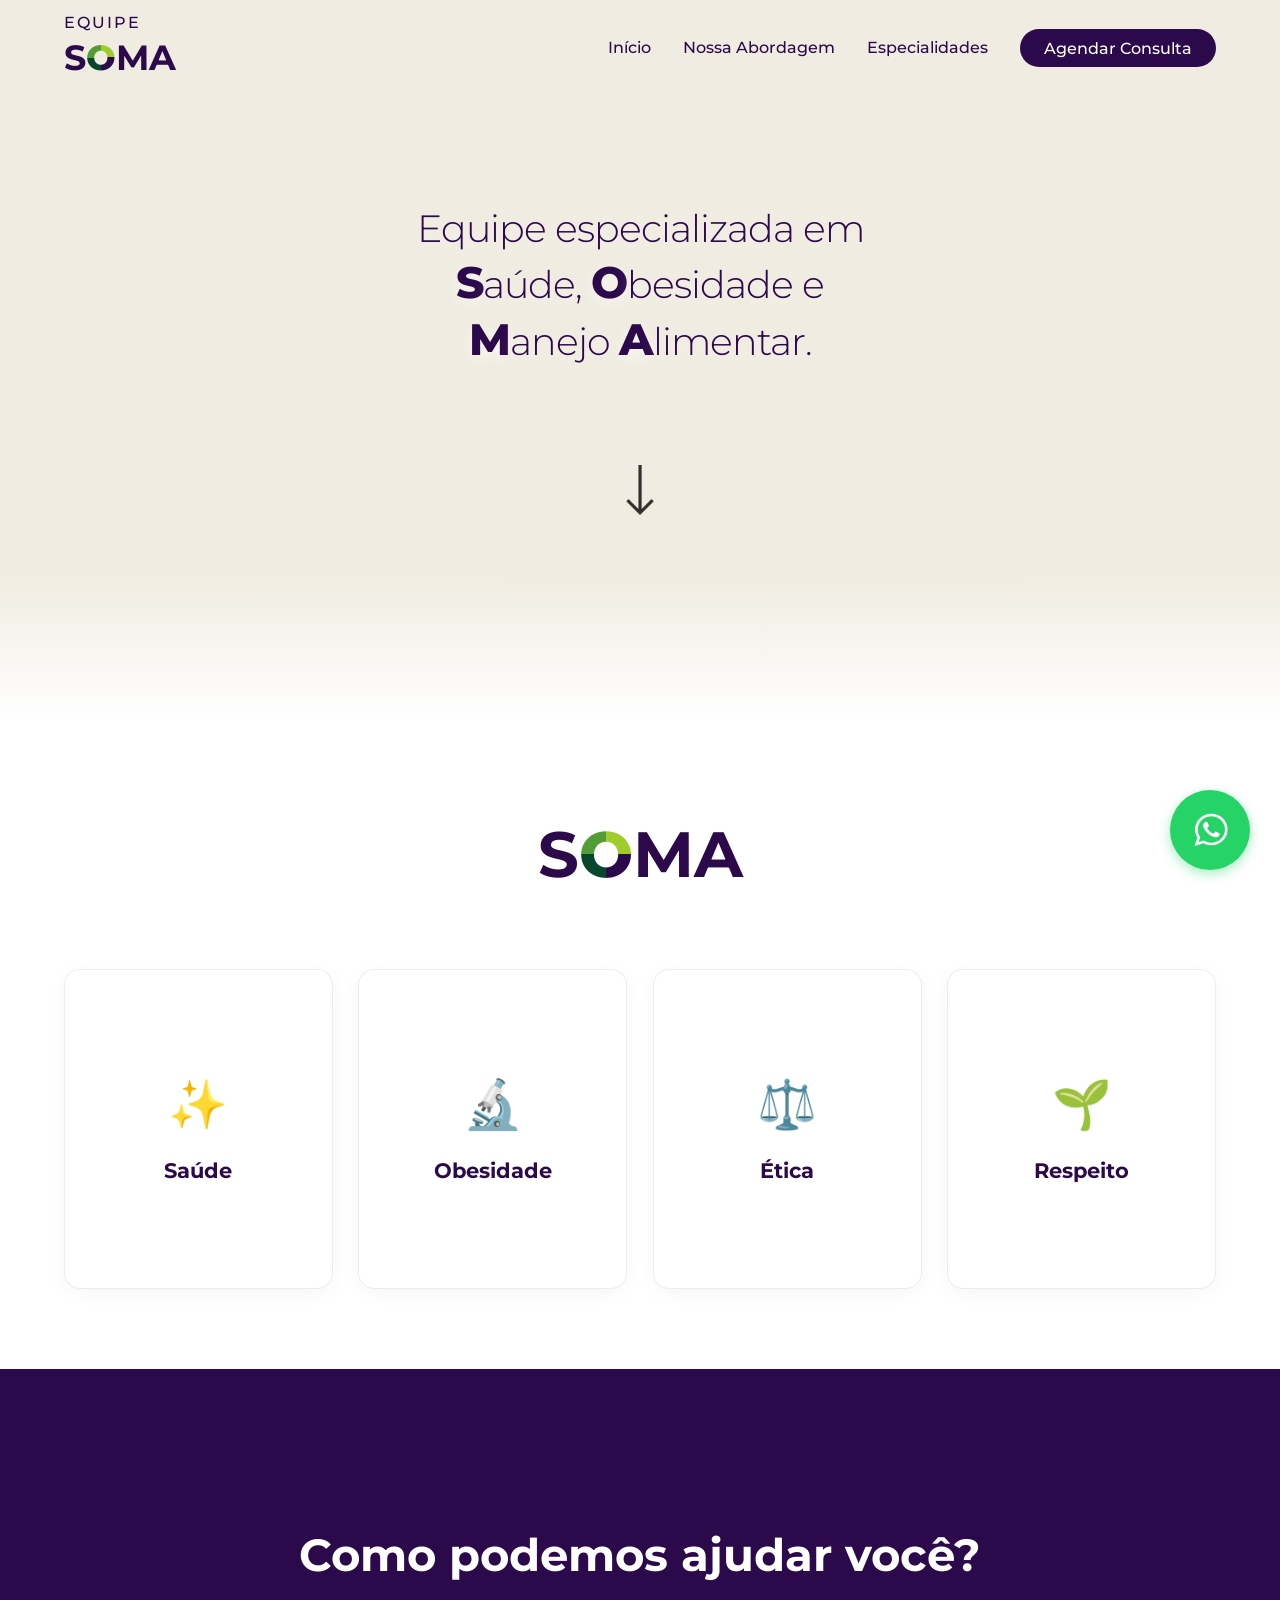
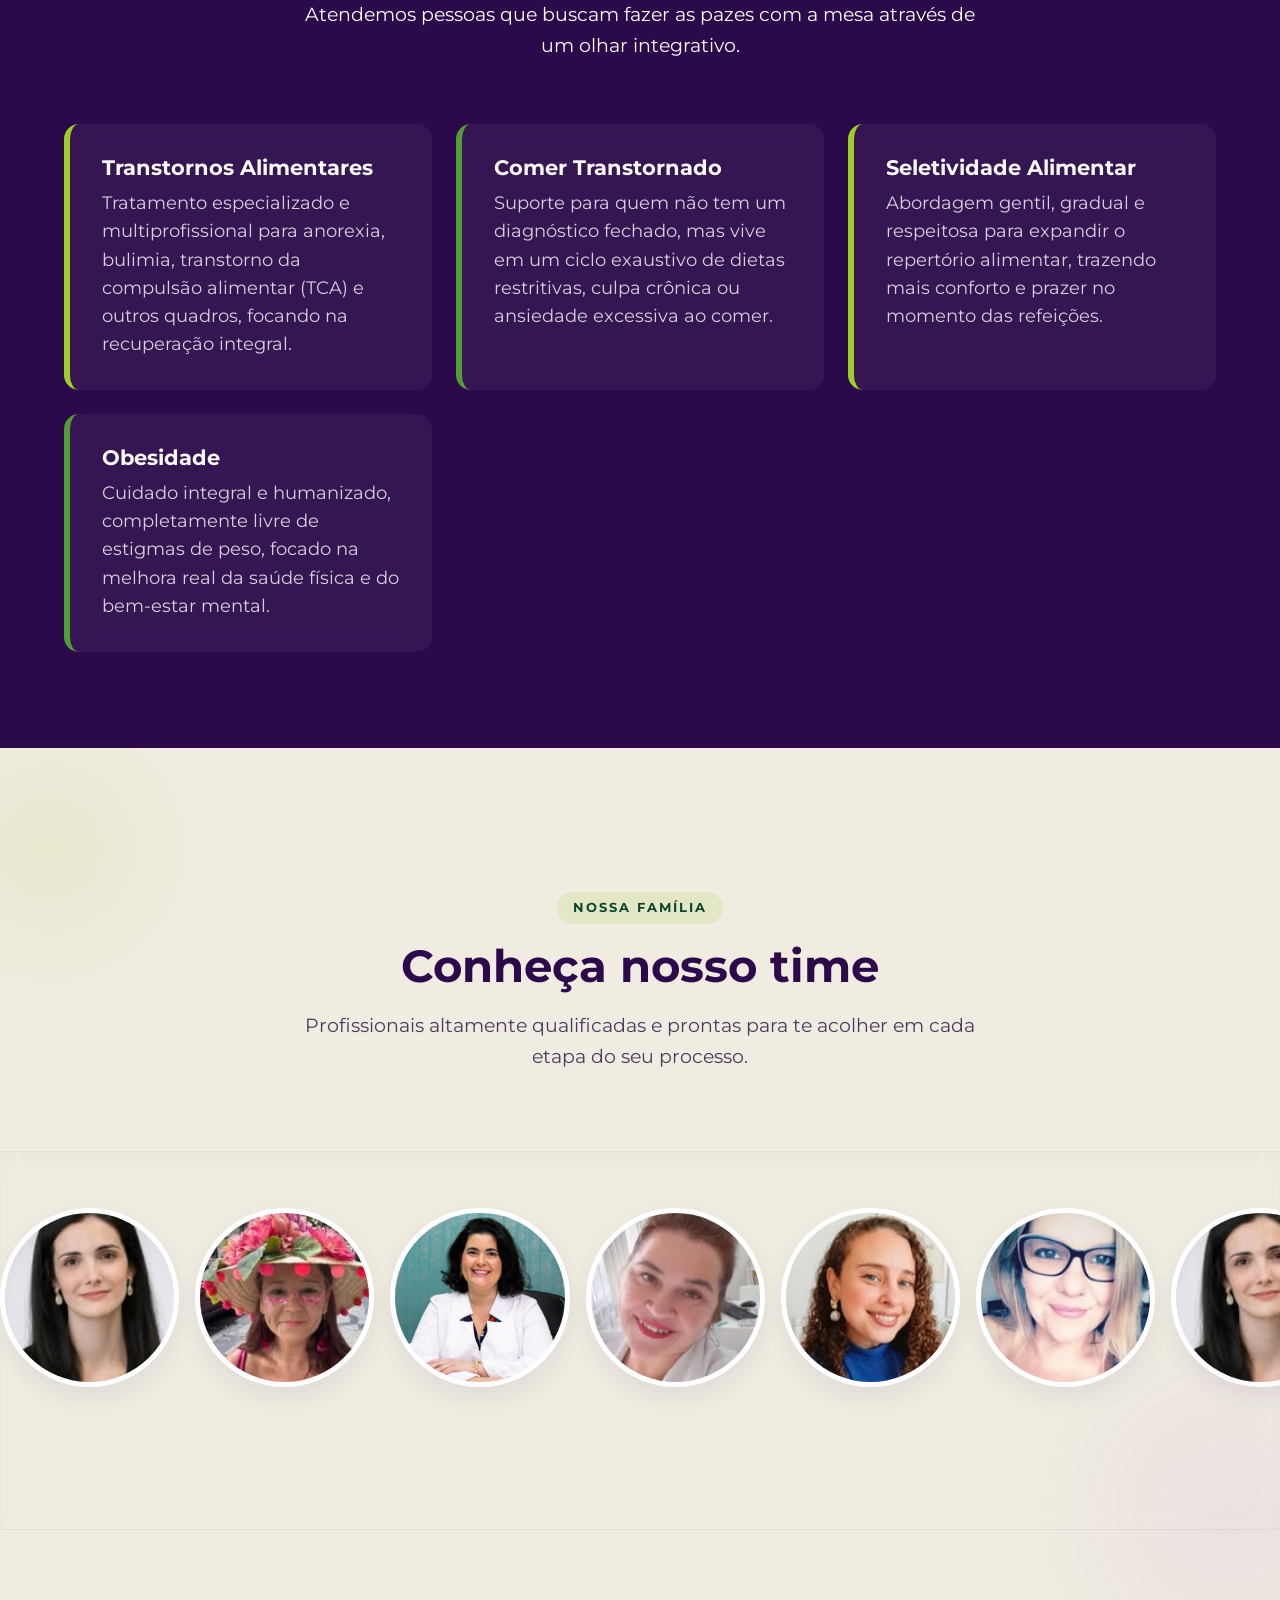
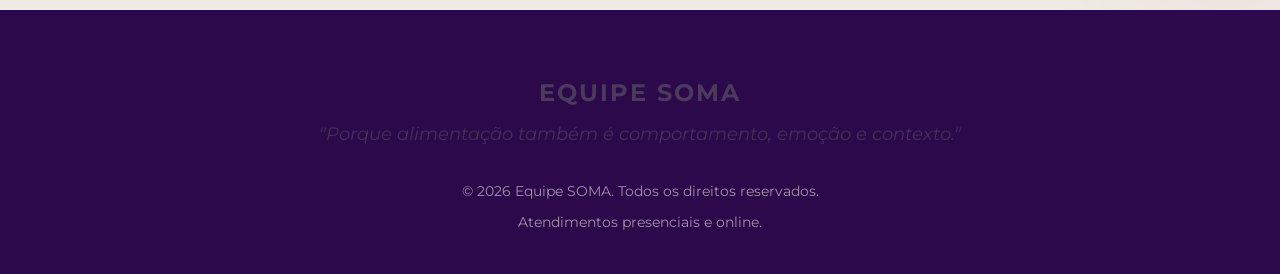
==== commit 1a3a9cb6: "Add files via upload" ====
--- a/index.html
+++ b/index.html
@@ -23,7 +23,7 @@
             <nav class="main-nav">
                 <ul class="nav-links">
                     <li><a href="#home">Início</a></li>
-                    <li><a href="#abordagem">Nossa Abordagem</a></li>
+                    <li><a href="#pilares">Nossa Abordagem</a></li>
                     <li><a href="#especialidades">Especialidades</a></li>
                     <li><a href="#contato" class="btn-nav">Agendar Consulta</a></li>
                 </ul>
@@ -38,50 +38,104 @@
 
     <main>
         <section id="home" class="hero-section">
+            
+            <!-- NOVO: Vídeo de Fundo -->
+            <video autoplay loop muted playsinline class="hero-video">
+                <source src="assets/video.mp4" type="video/mp4">
+            </video>
+            
+            <!-- NOVO: Camada translúcida para garantir a leitura do texto escuro -->
+            <div class="hero-overlay"></div>
+
             <div class="container hero-container">
                 <div class="hero-content">
-                    <span class="hero-tagline">Seja bem-vinda(o) à SOMA 💜</span>
-                    <h1>Uma nova forma de se relacionar com a comida.</h1>
-                    <p>Um espaço de cuidado especializado e humanizado para quem vive uma relação difícil com a alimentação e com o corpo.</p>
-                    <div class="hero-buttons">
-                        <a href="#contato" class="btn btn-primary">Agendar meu acolhimento</a>
-                        <a href="#abordagem" class="btn btn-secondary">Conhecer nossa filosofia</a>
-                    </div>
-                </div>
-            </div>
-        </section>
-
-        <section id="abordagem" class="about-section">
-            <div class="container">
-                <div class="section-header">
-                    <h2>Alimentação é comportamento, emoção e contexto.</h2>
-                    <p class="section-subtitle">Aqui, o foco não é controle, culpa ou regras rígidas. Caminhamos lado a lado com a sua história.</p>
-                </div>
-                
-                <div class="pillars-grid">
-                    <div class="pillar-card">
-                        <div class="pillar-icon">✨</div>
-                        <h3>Escuta</h3>
+                    <h1 class="soma-hero-title">
+                        Equipe especializada em<br>
+                        <span class="letra-destaque">S</span>aúde, 
+                        <span class="letra-destaque">O</span>besidade e<br>
+                        <span class="letra-destaque">M</span>anejo 
+                        <span class="letra-destaque">A</span>limentar.
+                    </h1>
+                </div>
+            </div> <!-- Fim do .hero-container -->
+
+            <!-- NOVO: Seta de rolagem animada -->
+            <a href="#pilares" class="scroll-indicator" aria-label="Rolar para Nossa Abordagem">
+                <img src="assets/seta.png" alt="Rolar para baixo" class="seta-img">
+            </a>
+
+            <!-- NOVO: Efeito de transição suave para a próxima seção -->
+            <div class="hero-bottom-fade"></div>
+
+        </section> <!-- Fim do #home -->
+
+<section id="pilares" class="about-section">
+    <div class="container">
+        
+        <!-- NOVO: Logo SOMA Centralizada -->
+        <div style="text-align: center; margin-bottom: 3.5rem;">
+            <span class="logo-soma" style="font-size: clamp(3rem, 6vw, 4rem); display: inline-block; margin-top: 0;">
+                S<span class="circle-o">O</span>MA
+            </span>
+        </div>
+        <div class="pilares-container">
+            
+            <!-- CARD 1: Escuta -->
+            <div class="flip-card fade-on-scroll">
+                <div class="flip-card-inner">
+                    <div class="flip-card-front">
+                        <!-- Substitua os emojis por ícones SVG quando puder -->
+                        <div class="icon-wrapper">✨</div>
+                        <h3>Saúde</h3>
+                    </div>
+                    <div class="flip-card-back">
                         <p>Um ambiente seguro, acolhedor e confidencial onde você é ouvido(a) com profundidade e sem qualquer tipo de julgamento.</p>
                     </div>
-                    <div class="pillar-card">
-                        <div class="pillar-icon">🔬</div>
-                        <h3>Ciência</h3>
+                </div>
+            </div>
+
+            <!-- CARD 2: Ciência -->
+            <div class="flip-card fade-on-scroll" style="transition-delay: 0.1s;">
+                <div class="flip-card-inner">
+                    <div class="flip-card-front">
+                        <div class="icon-wrapper">🔬</div>
+                        <h3>Obesidade</h3>
+                    </div>
+                    <div class="flip-card-back">
                         <p>Condutas baseadas nas mais sólidas e atuais evidências científicas na área da saúde mental e nutrição comportamental.</p>
                     </div>
-                    <div class="pillar-card">
-                        <div class="pillar-icon">⚖️</div>
+                </div>
+            </div>
+
+            <!-- CARD 3: Ética -->
+            <div class="flip-card fade-on-scroll" style="transition-delay: 0.2s;">
+                <div class="flip-card-inner">
+                    <div class="flip-card-front">
+                        <div class="icon-wrapper">⚖️</div>
                         <h3>Ética</h3>
+                    </div>
+                    <div class="flip-card-back">
                         <p>Atuação profissional pautada pelo respeito absoluto à autonomia, sigilo e integridade de cada paciente.</p>
                     </div>
-                    <div class="pillar-card">
-                        <div class="pillar-icon">🌱</div>
+                </div>
+            </div>
+
+            <!-- CARD 4: Respeito -->
+            <div class="flip-card fade-on-scroll" style="transition-delay: 0.3s;">
+                <div class="flip-card-inner">
+                    <div class="flip-card-front">
+                        <div class="icon-wrapper">🌱</div>
                         <h3>Respeito</h3>
+                    </div>
+                    <div class="flip-card-back">
                         <p>Honramos a trajetória, as dores, os ritmos e a história singular de cada corpo que chega até nós.</p>
                     </div>
                 </div>
             </div>
-        </section>
+
+        </div>
+    </div>
+</section>
 
         <section id="especialidades" class="specialties-section">
             <div class="container">
--- a/style.css
+++ b/style.css
@@ -86,17 +86,20 @@
     font-size: 1.1rem;
     color: #4a3b5c; /* Tom levemente mais claro que o roxo principal para textos longos */
 }
-
+main, .hero-section {
+    margin-top: 0 !important;
+}
 /* ==========================================================================
    3. CABEÇALHO E NAVEGAÇÃO
    ========================================================================== */
 .main-header {
     background-color: var(--bg-creme);
-    padding: 1.5rem 0;
+    padding: 0.6rem 0; /* Diminuído de 1.5rem para 0.6rem para deixar o Nav mais fino */
     position: sticky;
     top: 0;
     z-index: 1000;
-    box-shadow: 0 2px 10px rgba(0,0,0,0.02);
+    box-shadow: none; /* Remove a sombra que cria a linha escura no topo do vídeo */
+    border: none;
 }
 
 .header-container {
@@ -181,16 +184,163 @@
 /* ==========================================================================
    4. SEÇÃO HERO (PÁGINA INICIAL)
    ========================================================================== */
+/* ==========================================================================
+   4. SEÇÃO HERO (PÁGINA INICIAL)
+   ========================================================================== */
+   /* ==========================================================================
+   ESTILO DA FRASE CENTRAL S.O.M.A.
+   ========================================================================== */
+   /* ==========================================================================
+   TRANSIÇÃO SUAVE (HERO PARA ABORDAGEM)
+   ========================================================================== */
+.hero-bottom-fade {
+    position: absolute;
+    bottom: 0;
+    left: 0;
+    width: 100%;
+    height: 150px; /* Altura do degradê */
+    /* Cria um fade do transparente para o branco (cor da seção Abordagem) */
+    background: linear-gradient(to bottom, rgba(255,255,255,0) 0%, var(--branco) 100%);
+    z-index: 5; /* Fica acima do vídeo, mas abaixo do texto */
+    pointer-events: none; /* Ignora cliques para não atrapalhar a navegação */
+}
+
+
+
+.scroll-indicator:hover {
+    opacity: 1;
+}
+
+
+
+/* Animação suave descendo e subindo (Mantenha este bloco igual) */
+@keyframes scrollBounce {
+    0%, 20%, 50%, 80%, 100% {
+        transform: translateY(0);
+    }
+    40% {
+        transform: translateY(10px);
+    }
+    60% {
+        transform: translateY(5px);
+    }
+}
+
+/* ==========================================================================
+   RESPONSIVIDADE DA INTRODUÇÃO (MOBILE)
+   ========================================================================== */
+@media (max-width: 768px) {
+
+    
+    .hero-video {
+        /* Centraliza o foco do vídeo para não cortar o meio da imagem no celular */
+        object-position: center center; 
+    }
+    
+    .soma-hero-title {
+        font-size: clamp(1.8rem, 7vw, 2.5rem);
+        padding: 0 1rem; /* Dá uma margem lateral no texto para não encostar na borda */
+    }
+    
+    
+}
+.soma-hero-title {
+    font-size: clamp(1.5rem, 3vw, 3rem); /* Texto bem grande e responsivo */
+    font-weight: 300; /* Deixa o resto da frase com uma fonte mais fina e elegante */
+    line-height: 1.3;
+    color: var(--roxo-soma);
+    margin: 0;
+    text-shadow: 0 4px 15px rgba(255, 255, 255, 0.6); /* Sombra clara para garantir leitura sobre o vídeo */
+}
+
+.letra-destaque {
+    font-weight: 800; /* Extra bold para as iniciais pularem aos olhos */
+    font-size: 1.15em; /* Deixa a inicial 15% maior que o restante do texto */
+    color: var(--roxo-soma); 
+    /* Dica: se quiser que as iniciais fiquem de outra cor, 
+       basta trocar a linha acima por: color: var(--verde-medio); */
+}
 .hero-section {
-    padding: 8vh 0 12vh;
+    position: relative; /* Necessário para o vídeo de fundo ficar contido aqui */
+    padding: 12vh 0 16vh; /* Um pouco mais de espaço vertical para exibir bem o vídeo */
     text-align: center;
-}
-
+    overflow: hidden; /* Impede que o vídeo "vaze" para as outras seções */
+}
+
+/* Configuração do Vídeo de Fundo */
+.hero-video {
+    display: block;
+    position: absolute;
+    top: 50%;
+    left: 50%;
+    min-width: 100%;
+    min-height: 100%;
+    width: auto;
+    height: auto;
+    transform: translateX(-50%) translateY(-50%);
+    object-fit: cover; /* Garante que o vídeo preencha toda a tela sem distorcer */
+    z-index: 0;
+}
+
+/* Camada de sobreposição (Overlay) - Bege translúcido */
+.hero-overlay {
+    position: absolute;
+    top: 0;
+    left: 0;
+    width: 100%;
+    height: 100%;
+    background-color: rgba(240, 236, 225, 0.452); /* Usa a cor --bg-creme com 75% de opacidade */
+    z-index: 1;
+}
+
+/* Garante que o contêiner do texto fique acima do vídeo e da camada translúcida */
+.hero-container {
+    position: relative;
+    z-index: 2;
+}
+
+/* ==========================================================================
+   CONTEÚDO HERO E ALINHAMENTO DA SETA
+   ========================================================================== */
 .hero-content {
     max-width: 800px;
     margin: 0 auto;
-}
-
+    display: flex;
+    flex-direction: column;
+    align-items: center;    /* Centraliza todos os elementos filhos na horizontal */
+    justify-content: center;
+    text-align: center;
+}
+
+.scroll-indicator {
+    display: inline-flex;   /* Garante que o contêiner respeite o tamanho real da imagem */
+    justify-content: center;
+    align-items: center;
+    text-decoration: none;
+    opacity: 0.8;
+    transition: opacity 0.3s ease;
+    margin-top: 2rem;       /* Espaço entre a frase e a seta */
+    z-index: 10;
+    position: relative;
+}
+
+.scroll-indicator:hover {
+    opacity: 1;
+}
+
+.seta-img {
+    width: 50px;            /* Largura da imagem da seta */
+    height: auto;
+    display: block;         /* Remove qualquer espaçamento/deslocamento oculto de texto */
+    margin: 5vw auto;         /* Reforça a centralização da imagem */
+    animation: scrollBounce 2s infinite cubic-bezier(0.4, 0, 0.2, 1);
+    
+}
+@media (max-width: 768px) {
+    .seta-img {
+        width: 30px; /* Ajusta a seta para telas menores */
+    }
+}
 .hero-tagline {
     display: inline-block;
     font-size: 0.9rem;
@@ -547,18 +697,6 @@
 /* ==========================================================================
    ANIMAÇÕES
    ========================================================================== */
-#tag4 {
-        margin: 1.5rem 0;
-        gap: 0.75rem;
-    }
-
-    /* A limitação de height: 2.5rem foi removida daqui para não "cortar" as imagens maiores */
-
-    #tag4 h1,
-    #tag4 h2 {
-        font-size: 1.1rem;
-        margin-bottom: 10px;
-    }
 
 /* Aplica o estilo à ID atualizada no HTML */
 #equipe {
@@ -616,44 +754,6 @@
     margin-bottom: 1rem;
 }
 
-@media (max-width: 768px) {
-    #tag4 {
-        margin: 3rem 0;
-        gap: 1.5rem;
-    }
-}
-
-@media (max-width: 480px) {
-    #tag4 {
-        margin: 2rem 0;
-        gap: 1rem;
-    }
-}
-
-#tag4 h1,
-#tag4 h2 {
-    font-size: clamp(1rem, 1.75rem, 3rem);
-    color: var(--roxo-soma);
-    margin-bottom: 20px;
-    margin-top: 0;
-    font-weight: bold;
-}
-
-@media (max-width: 768px) {
-    #tag4 h1,
-    #tag4 h2 {
-        font-size: clamp(1rem, 1.5rem, 2rem);
-        margin-bottom: 16px;
-    }
-}
-
-@media (max-width: 480px) {
-    #tag4 h1,
-    #tag4 h2 {
-        font-size: clamp(0.9rem, 1.2rem, 1.6rem);
-        margin-bottom: 12px;
-    }
-}
 
 .marquee-container {
      
@@ -865,4 +965,128 @@
         font-size: 0.85rem;
         padding: 6px 12px;
     }
+}
+/* ==========================================================================
+   ESTRUTURA BASE E ANIMAÇÃO DE SCROLL (IDEIA 4)
+   ========================================================================== */
+.pilares-container {
+    display: grid;
+    /* Divide o espaço igualmente em 4 colunas no desktop */
+    grid-template-columns: repeat(4, 1fr); 
+    gap: 2vw; /* Usando vw no lugar de pixels fixos para garantir fluidez */
+    margin-top: 4rem;
+    perspective: 1000px; /* Essencial para a ilusão de profundidade no Flip */
+}
+
+.fade-on-scroll {
+    opacity: 0;
+    transform: translateY(40px); /* Começa um pouco mais baixo */
+    transition: opacity 0.8s ease-out, transform 0.8s ease-out;
+}
+
+.fade-on-scroll.is-visible {
+    opacity: 1;
+    transform: translateY(0); /* Sobe suavemente quando entra na tela */
+}
+
+/* ==========================================================================
+   EFEITO FLIP CARD (IDEIA 1)
+   ========================================================================== */
+.flip-card {
+    background-color: transparent;
+    width: 100%;
+    height: 320px;
+    border-radius: 16px;
+}
+
+.flip-card-inner {
+    position: relative;
+    width: 100%;
+    height: 100%;
+    text-align: center;
+    transition: transform 0.7s cubic-bezier(0.4, 0.2, 0.2, 1); /* Curva suave de aceleração */
+    transform-style: preserve-3d;
+    box-shadow: 0 4px 20px rgba(0,0,0,0.04);
+    border-radius: 16px;
+}
+
+/* Aciona o giro quando o mouse passa (desktop) ou ao tocar (mobile) */
+.flip-card:hover .flip-card-inner,
+.flip-card:focus-within .flip-card-inner {
+    transform: rotateY(180deg);
+}
+
+.flip-card-front, .flip-card-back {
+    position: absolute;
+    width: 100%;
+    height: 100%;
+    -webkit-backface-visibility: hidden;
+    backface-visibility: hidden;
+    border-radius: 16px;
+    display: flex;
+    flex-direction: column;
+    justify-content: center;
+    align-items: center;
+    padding: 2rem;
+}
+
+.flip-card-front {
+    background-color: #ffffff;
+    /* A borda se "desenha" junto com a animação de scroll */
+    border: 1px solid transparent; 
+}
+
+.fade-on-scroll.is-visible .flip-card-front {
+    border-color: rgba(44, 9, 74, 0.08); /* Borda roxa bem suave da SOMA */
+    transition: border-color 1s ease 0.5s; /* Atraso sutil para surgir depois que o card sobe */
+}
+
+.flip-card-front .icon-wrapper {
+    font-size: 3rem;
+    margin-bottom: 1rem;
+}
+
+.flip-card-back {
+    background-color: var(--roxo-soma); /* Ou o verde da marca, se preferir */
+    color: var(--roxo-claro);
+    transform: rotateY(180deg); /* Já deixa o verso invertido e pronto */
+}
+
+.flip-card-back p {
+    font-size: 1.3rem;
+    line-height: 1.5;
+    margin: 0;
+    color: var(--bg-creme);
+    font-weight: 700;
+}
+
+/* ==========================================================================
+   CARROSSEL MOBILE COM SCROLL SNAP E VW (IDEIA 3)
+   ========================================================================== */
+@media (max-width: 1024px) {
+    .pilares-container {
+        grid-template-columns: repeat(2, 1fr);
+        gap: 4vw;
+    }
+    
+}
+
+/* Telas pequenas (Celulares) - Carrossel Mobile com Scroll Snap e VW */
+@media (max-width: 768px) {
+    .pilares-container {
+        display: grid;
+        grid-template-columns: 1fr;
+        gap: 1.5rem;
+    }
+    
+    .pilares-container::-webkit-scrollbar {
+        display: none;
+    }
+
+    .flip-card {
+        /* Garante que o card tenha larguras exatas proporcionais à tela (vw), 
+           deixando a ponta do próximo card visível para o usuário saber que é um carrossel */
+        flex: 0 0 75vw;
+        scroll-snap-align: center;
+    }
 }
